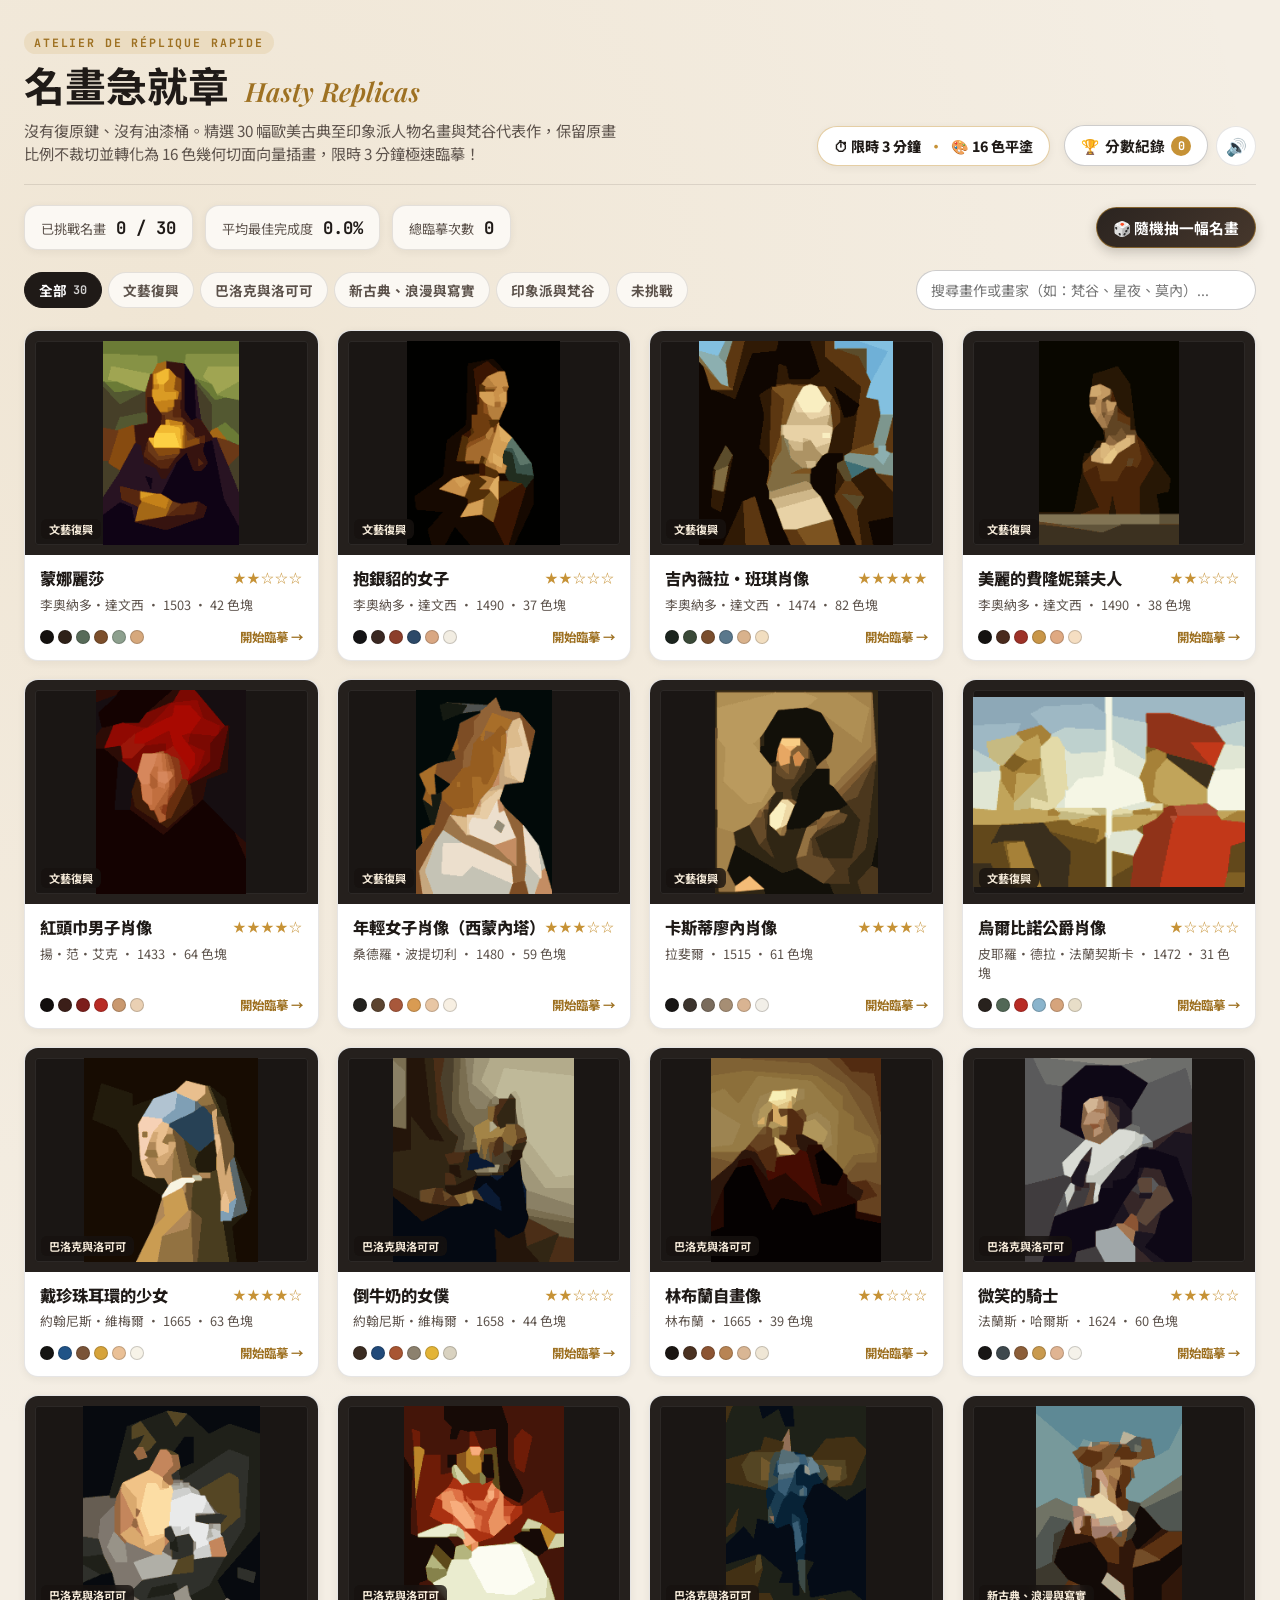
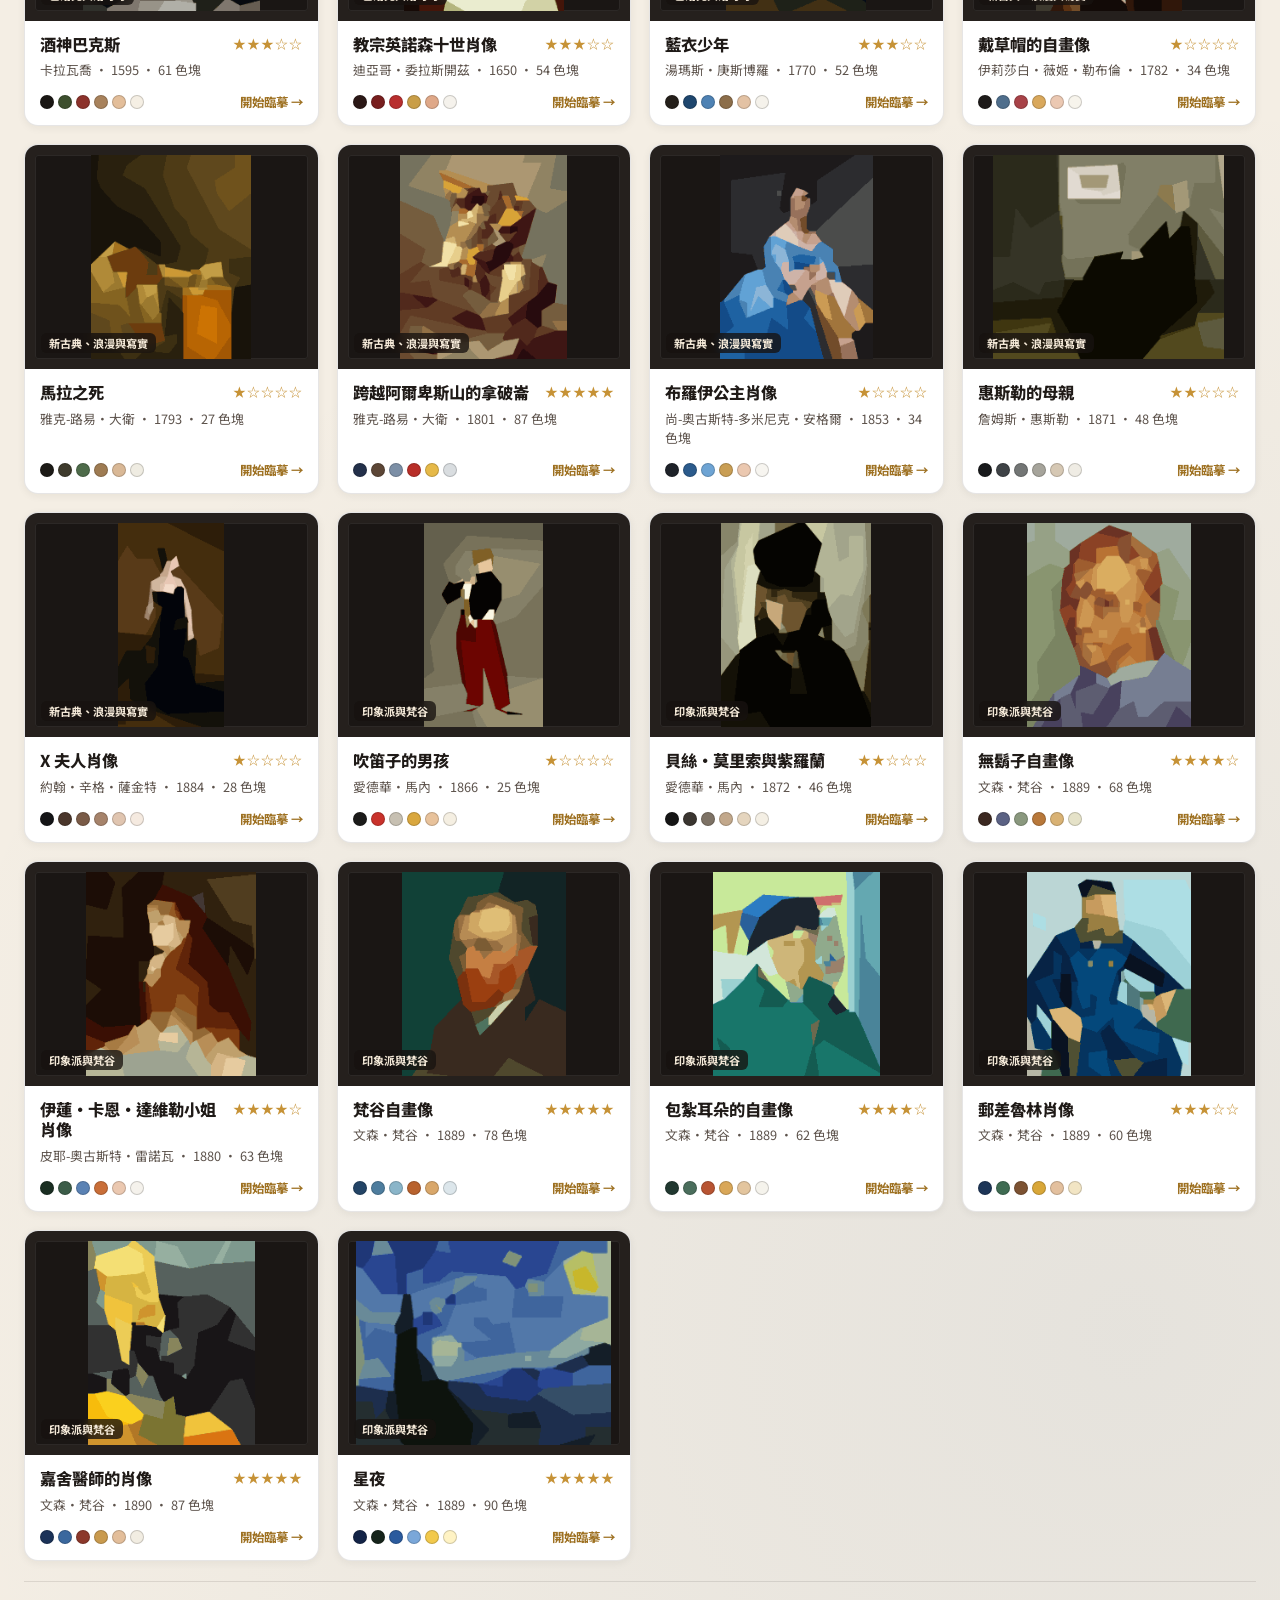
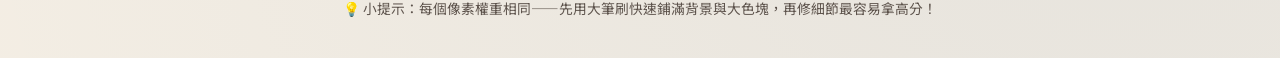
==== index.html @ 2c042e80 "Initial release: 名畫急就章 · Hasty Replicas (30 masterpieces, 16-color geometric vector, standalone EXE " ====
<!DOCTYPE html>
<html lang="zh-Hant">
<head>
  <meta charset="UTF-8" />
  <meta name="viewport" content="width=device-width, initial-scale=1.0, maximum-scale=1.0, user-scalable=no, viewport-fit=cover" />
  <meta name="description" content="名畫急就章 · Hasty Replicas — 精選 30 幅歐美古典至印象派人物名畫與梵谷代表作，16 色幾何切面向量插畫，限時 3 分鐘極速臨摹挑戰！" />
  <meta name="theme-color" content="#1F1A17" />
  <meta property="og:type" content="website" />
  <meta property="og:title" content="名畫急就章 · Hasty Replicas" />
  <meta property="og:description" content="沒有復原鍵、沒有油漆桶。精選 30 幅歐美古典至印象派人物名畫與梵谷代表作，16 色幾何切面向量插畫，限時 3 分鐘極速臨摹！" />
  <meta property="og:image" content="https://knstbp.github.io/Hasty-Replicas/assets/icon-512.png" />
  <meta property="og:url" content="https://knstbp.github.io/Hasty-Replicas/" />
  <meta name="twitter:card" content="summary" />
  <title>名畫急就章 · Hasty Replicas</title>
  <link rel="preconnect" href="https://fonts.googleapis.com">
  <link rel="preconnect" href="https://fonts.gstatic.com" crossorigin>
  <link href="https://fonts.googleapis.com/css2?family=JetBrains+Mono:wght@500;700&family=Noto+Sans+TC:wght@400;500;700;900&family=Playfair+Display:ital,wght@0,600;0,800;1,600&display=swap" rel="stylesheet">
  <link rel="icon" type="image/x-icon" href="assets/app.ico" />
  <link rel="apple-touch-icon" href="assets/icon-192.png" />
  <link rel="manifest" href="manifest.json" />
  <link rel="stylesheet" href="styles.css" />
</head>
<body>
  <div id="app" class="app-shell">
    <!-- ==================== GALLERY / HOME SCREEN ==================== -->
    <section id="screen-gallery" class="screen active" aria-label="名畫畫廊">
      <header class="gallery-header">
        <div class="brand-block">
          <div class="brand-badge">ATELIER DE RÉPLIQUE RAPIDE</div>
          <h1 class="brand-title">名畫急就章 <span class="brand-sub">Hasty Replicas</span></h1>
          <p class="brand-desc">
            沒有復原鍵、沒有油漆桶。精選 30 幅歐美古典至印象派人物名畫與梵谷代表作，保留原畫比例不裁切並轉化為 16 色幾何切面向量插畫，限時 3 分鐘極速臨摹！
          </p>
        </div>

        <div class="header-controls">
          <div class="fixed-mode-badge" aria-label="遊戲規則">
            <span>⏱ 限時 3 分鐘</span>
            <span class="dot-sep">·</span>
            <span>🎨 16 色平塗</span>
          </div>

          <div class="header-actions">
            <button id="btn-open-records" class="btn btn-secondary">
              <span class="btn-icon">🏆</span>
              <span>分數紀錄</span>
              <span id="records-count-badge" class="count-badge">0</span>
            </button>
            <button id="btn-toggle-sound-home" class="btn btn-icon-only" title="切換音效" aria-label="切換音效">
              🔊
            </button>
          </div>
        </div>
      </header>

      <div class="stats-ribbon" id="gallery-stats-ribbon">
        <div class="stat-chip">
          <span class="stat-label">已挑戰名畫</span>
          <strong class="stat-value" id="stat-masterpieces">0 / 30</strong>
        </div>
        <div class="stat-chip">
          <span class="stat-label">平均最佳完成度</span>
          <strong class="stat-value" id="stat-avg-best">0.0%</strong>
        </div>
        <div class="stat-chip">
          <span class="stat-label">總臨摹次數</span>
          <strong class="stat-value" id="stat-total-plays">0</strong>
        </div>
        <button id="btn-random-painting" class="btn btn-primary btn-random">
          🎲 隨機抽一幅名畫
        </button>
      </div>

      <div class="gallery-toolbar">
        <div class="category-tabs" id="category-tabs" role="tablist" aria-label="名畫分類">
          <button class="cat-tab active" data-cat="all">全部 <span class="cat-count" id="cat-count-all">30</span></button>
          <button class="cat-tab" data-cat="renaissance">文藝復興</button>
          <button class="cat-tab" data-cat="baroque">巴洛克與洛可可</button>
          <button class="cat-tab" data-cat="romanticism">新古典、浪漫與寫實</button>
          <button class="cat-tab" data-cat="impressionism">印象派與梵谷</button>
          <button class="cat-tab" data-cat="unplayed">未挑戰</button>
        </div>

        <div class="gallery-search-wrap">
          <input type="search" id="gallery-search" class="gallery-search-input" placeholder="搜尋畫作或畫家（如：梵谷、星夜、莫內）..." aria-label="搜尋名畫" />
        </div>
      </div>

      <main class="gallery-grid" id="gallery-grid" aria-label="名畫列表">
        <!-- Dynamically populated by js/game.js -->
      </main>

      <footer class="gallery-footer">
        <span>💡 小提示：每個像素權重相同——先用大筆刷快速鋪滿背景與大色塊，再修細節最容易拿高分！</span>
      </footer>
    </section>

    <!-- ==================== PLAY / STUDIO SCREEN ==================== -->
    <section id="screen-play" class="screen" aria-label="臨摹畫室">
      <!-- Top HUD -->
      <header class="play-hud">
        <div class="hud-left">
          <button id="btn-back-gallery" class="btn btn-ghost btn-sm" title="返回畫廊">
            ← 畫廊
          </button>
          <div class="hud-title-wrap">
            <div class="hud-title-row">
              <h2 id="play-painting-title" class="hud-title">星夜</h2>
              <span id="play-color-badge" class="diff-badge diff-medium">16 色</span>
            </div>
            <span id="play-painting-artist" class="hud-subtitle">文森·梵谷</span>
          </div>
        </div>

        <div class="hud-center">
          <div class="timer-box" id="timer-box">
            <span class="timer-icon">⏱</span>
            <span id="timer-display" class="timer-value">03:00</span>
          </div>

          <div class="accuracy-box" title="即時像素吻合度">
            <div class="accuracy-header">
              <span class="accuracy-label">完成度</span>
              <span id="live-accuracy-value" class="accuracy-value">0.0%</span>
              <span id="live-rank-badge" class="rank-pill rank-F">F</span>
            </div>
            <div class="accuracy-bar-track">
              <div id="live-accuracy-fill" class="accuracy-bar-fill" style="width: 0%"></div>
            </div>
          </div>
        </div>

        <div class="hud-right">
          <button id="btn-grid-toggle" class="btn btn-ghost btn-sm" title="切換九宮格輔助線 (G)">
            ⊞ <span class="hide-mobile">格線</span>
          </button>
          <button id="btn-peek" class="btn btn-accent-outline btn-sm" title="透視疊加原畫 2.5 秒 (Space)">
            👁 <span class="hide-mobile">透視</span> <span id="peek-count" class="mini-badge">3</span>
          </button>
          <button id="btn-toggle-sound-play" class="btn btn-icon-only btn-sm" title="切換音效">
            🔊
          </button>
          <button id="btn-submit-early" class="btn btn-primary btn-sm">
            交畫 ✓
          </button>
        </div>
      </header>

      <!-- Main Studio Workspace -->
      <main class="studio-workspace" id="studio-workspace">
        <!-- Reference Panel -->
        <div class="canvas-panel reference-panel" id="reference-panel">
          <div class="panel-label-bar">
            <span class="panel-tag">原畫參考 <small class="no-undo-hint">（💧 點擊畫面可吸取顏色）</small></span>
            <div class="panel-label-actions">
              <button id="btn-view-original" class="btn-tiny btn-view-orig" title="查看博物館高清原圖">
                🖼 查看原畫
              </button>
              <button id="btn-toggle-ref-size" class="btn-tiny show-mobile-only" title="縮放參考圖">
                展開 / 縮小
              </button>
            </div>
          </div>
          <div class="easel-frame reference-frame" id="reference-frame" title="點擊原畫任意位置吸取該處顏色">
            <canvas id="ref-canvas" width="480" height="360"></canvas>
            <div class="grid-overlay" id="ref-grid-overlay"></div>
            <div id="eyedrop-pip" class="eyedrop-pip" aria-hidden="true"></div>
          </div>
          <aside class="ref-plaque" id="ref-plaque" aria-label="名畫簡介">
            <div class="ref-plaque-head">
              <strong id="ref-plaque-title" class="ref-plaque-title">星夜</strong>
              <span id="ref-plaque-meta" class="ref-plaque-meta">文森·梵谷 · 1889</span>
            </div>
            <p id="ref-plaque-desc" class="ref-plaque-desc"></p>
          </aside>
        </div>

        <!-- Player Canvas Panel -->
        <div class="canvas-panel player-panel">
          <div class="panel-label-bar">
            <span class="panel-tag player-tag">你的畫布 <small class="no-undo-hint">（無復原鍵 · 直接覆蓋重畫）</small></span>
            <span id="stroke-delta" class="stroke-delta" aria-live="polite"></span>
          </div>
          <div class="easel-frame player-frame" id="player-frame">
            <canvas id="draw-canvas" width="480" height="360"></canvas>
            <canvas id="peek-canvas" width="480" height="360" class="peek-overlay"></canvas>
            <div class="grid-overlay" id="draw-grid-overlay"></div>
            <div id="brush-cursor" class="brush-cursor"></div>

            <!-- Ready Overlay before first stroke or countdown -->
            <div id="ready-overlay" class="ready-overlay">
              <div class="ready-card">
                <div class="ready-eyebrow">準備臨摹</div>
                <h3 id="ready-title">星夜</h3>
                <p id="ready-meta">文森·梵谷 · 16 色向量插畫 · 限時 3 分鐘</p>
                <div class="ready-rules">
                  <span>🚫 無復原鍵</span>
                  <span>🚫 無油漆桶</span>
                  <span>💧 點擊原畫吸色</span>
                  <span>👁 3 次透視機會</span>
                </div>
                <button id="btn-start-round" class="btn btn-primary btn-lg">
                  拿起畫筆開始！
                </button>
              </div>
            </div>
          </div>
        </div>
      </main>

      <!-- Bottom Tool Dock -->
      <footer class="tool-dock" aria-label="調色盤與筆刷工具">
        <div class="dock-section palette-section">
          <span class="dock-label hide-mobile" id="dock-palette-label">調色盤 <small>(1-0)</small></span>
          <div id="palette-container" class="palette-swatches">
            <!-- Dynamically populated -->
          </div>
        </div>

        <div class="dock-divider"></div>

        <div class="dock-section brush-section">
          <span class="dock-label hide-mobile">筆刷大小 <small>(Q/W/E/R)</small></span>
          <div id="brush-sizes" class="brush-size-group">
            <button class="brush-btn" data-size="8" title="極細筆刷 (Q)">
              <span class="brush-dot" style="width: 7px; height: 7px;"></span>
              <span class="brush-label">細</span>
            </button>
            <button class="brush-btn" data-size="18" title="小筆刷 (W)">
              <span class="brush-dot" style="width: 12px; height: 12px;"></span>
              <span class="brush-label">小</span>
            </button>
            <button class="brush-btn active" data-size="36" title="中筆刷 (E)">
              <span class="brush-dot" style="width: 18px; height: 18px;"></span>
              <span class="brush-label">中</span>
            </button>
            <button class="brush-btn" data-size="68" title="大筆刷 (R)">
              <span class="brush-dot" style="width: 24px; height: 24px;"></span>
              <span class="brush-label">大</span>
            </button>
          </div>
        </div>
      </footer>
    </section>

    <!-- ==================== RESULT / COMPARISON SCREEN ==================== -->
    <section id="screen-result" class="screen" aria-label="完成度對比與評分">
      <div class="result-container">
        <header class="result-header">
          <div class="result-title-group">
            <span class="result-eyebrow">畫作鑑定報告</span>
            <h2 id="result-painting-title">星夜</h2>
            <p id="result-critic-quote" class="critic-quote">「令人驚嘆的筆觸，拍賣行差點信以為真！」</p>
          </div>

          <div class="result-score-card">
            <div id="result-rank-stamp" class="rank-stamp rank-S">S</div>
            <div class="result-score-numbers">
              <div class="score-main">
                <span id="result-accuracy">86.4</span><span class="score-percent">%</span>
              </div>
              <div class="score-meta">
                <span id="result-new-best" class="new-best-tag hidden">★ 新紀錄！</span>
                <span id="result-time-used">用時 01:12 / 01:30</span>
              </div>
            </div>
          </div>
        </header>

        <!-- Comparison Mode Tabs -->
        <div class="compare-toolbar">
          <div class="pill-group" id="compare-mode-group">
            <button class="pill-btn active" data-mode="side">並列對比</button>
            <button class="pill-btn" data-mode="slider">拉桿對比</button>
            <button class="pill-btn" data-mode="diff">誤差熱圖</button>
            <button class="pill-btn" data-mode="overlay">原畫疊加</button>
          </div>

          <div id="diff-options" class="diff-options hidden">
            <label class="checkbox-pill">
              <input type="checkbox" id="chk-hide-missed" />
              <span>隱藏失誤像素</span>
            </label>
          </div>
        </div>

        <!-- Comparison Stage -->
        <div class="compare-stage" id="compare-stage">
          <!-- Mode 1: Side by Side -->
          <div class="compare-view active" id="view-side">
            <div class="compare-card">
              <div class="compare-card-label">原作真跡</div>
              <div class="easel-frame">
                <canvas id="res-orig-canvas" width="480" height="360"></canvas>
              </div>
            </div>
            <div class="compare-card">
              <div class="compare-card-label">你的臨摹作品</div>
              <div class="easel-frame">
                <canvas id="res-user-canvas" width="480" height="360"></canvas>
              </div>
            </div>
          </div>

          <!-- Mode 2: Interactive Slider -->
          <div class="compare-view" id="view-slider">
            <div class="slider-wrapper easel-frame" id="compare-slider-wrapper">
              <canvas id="res-slider-user" width="480" height="360"></canvas>
              <div class="slider-clip" id="slider-clip" style="width: 50%;">
                <canvas id="res-slider-orig" width="480" height="360"></canvas>
              </div>
              <div class="slider-handle" id="slider-handle" style="left: 50%;">
                <div class="slider-knob">⇄</div>
              </div>
              <span class="slider-tag tag-left">原作</span>
              <span class="slider-tag tag-right">你的作品</span>
              <input type="range" id="compare-slider-input" class="slider-range-input" min="0" max="100" value="50" aria-label="對比滑桿" />
            </div>
          </div>

          <!-- Mode 3: Diff Heatmap -->
          <div class="compare-view" id="view-diff">
            <div class="single-compare-wrap">
              <div class="easel-frame">
                <canvas id="res-diff-canvas" width="480" height="360"></canvas>
              </div>
              <div class="diff-legend">
                <span><i class="legend-dot dot-ok"></i> 色彩吻合</span>
                <span><i class="legend-dot dot-miss"></i> 失誤 / 漏畫區域</span>
              </div>
            </div>
          </div>

          <!-- Mode 4: Overlay -->
          <div class="compare-view" id="view-overlay">
            <div class="single-compare-wrap">
              <div class="easel-frame overlay-stack">
                <canvas id="res-ov-user" width="480" height="360"></canvas>
                <canvas id="res-ov-orig" width="480" height="360" class="overlay-top-canvas" style="opacity: 0.45;"></canvas>
              </div>
              <div class="overlay-opacity-control">
                <span>你的作品</span>
                <input type="range" id="overlay-opacity-slider" min="0" max="100" value="45" />
                <span>原作真跡</span>
              </div>
            </div>
          </div>
        </div>

        <!-- Per-Color Accuracy Breakdown -->
        <div class="breakdown-panel">
          <h3 class="breakdown-title">各色塊完成度分析</h3>
          <div id="color-breakdown-list" class="color-breakdown-grid">
            <!-- Dynamically populated -->
          </div>
        </div>

        <!-- Result Actions -->
        <footer class="result-actions">
          <button id="btn-retry-painting" class="btn btn-primary btn-lg">
            ↻ 再挑戰一次
          </button>
          <button id="btn-next-painting" class="btn btn-secondary btn-lg">
            下一幅名畫 →
          </button>
          <button id="btn-result-view-original" class="btn btn-secondary">
            🖼 查看原畫
          </button>
          <button id="btn-download-postcard" class="btn btn-accent-outline">
            ⬇ 下載對比明信片
          </button>
          <button id="btn-result-gallery" class="btn btn-ghost">
            回到畫廊
          </button>
        </footer>
      </div>
    </section>

    <!-- ==================== RECORDS MODAL ==================== -->
    <div id="modal-records" class="modal-backdrop hidden" role="dialog" aria-modal="true" aria-labelledby="records-modal-title">
      <div class="modal-card">
        <header class="modal-header">
          <h2 id="records-modal-title">🏆 臨摹分數紀錄</h2>
          <button id="btn-close-records" class="btn btn-icon-only btn-sm" aria-label="關閉">✕</button>
        </header>

        <div class="modal-tabs">
          <button class="modal-tab active" data-tab="best">各名畫最佳紀錄</button>
          <button class="modal-tab" data-tab="history">最近挑戰歷史</button>
        </div>

        <div class="modal-body">
          <div id="records-tab-best" class="records-list active"></div>
          <div id="records-tab-history" class="records-list"></div>
        </div>

        <footer class="modal-footer">
          <button id="btn-clear-records" class="btn btn-danger-ghost btn-sm">清除所有紀錄</button>
          <button id="btn-close-records-bottom" class="btn btn-secondary btn-sm">關閉</button>
        </footer>
      </div>
    </div>

    <!-- ==================== VIEW ORIGINAL MASTERPIECE MODAL ==================== -->
    <div id="modal-original" class="modal-backdrop hidden" role="dialog" aria-modal="true" aria-labelledby="orig-modal-title">
      <div class="modal-card modal-original-card">
        <header class="modal-header">
          <div>
            <h2 id="orig-modal-title">名畫原圖</h2>
            <div id="orig-modal-subtitle" class="orig-modal-subtitle">畫家 · 年份</div>
          </div>
          <button id="btn-close-original" class="btn btn-icon-only btn-sm" aria-label="關閉">✕</button>
        </header>

        <div class="modal-body orig-modal-body">
          <div class="orig-image-frame">
            <img id="orig-modal-img" class="orig-modal-img" alt="名畫原圖" />
          </div>
          <p id="orig-modal-desc" class="orig-modal-desc"></p>
        </div>

        <footer class="modal-footer">
          <span class="orig-modal-note">公有領域名畫典藏原圖（非分色版本）</span>
          <button id="btn-close-original-bottom" class="btn btn-primary btn-sm">回到畫室</button>
        </footer>
      </div>
    </div>
  </div>

  <script src="js/audio.js"></script>
  <script src="js/paintings-assets.js"></script>
  <script src="js/paintings-core.js"></script>
  <script src="js/paintings-part1.js"></script>
  <script src="js/paintings-part2.js"></script>
  <script src="js/paintings-intros.js"></script>
  <script src="js/game.js"></script>
</body>
</html>
---- styles.css ----
/* ==========================================================================
   Sloppy Forgeries Web — Museum Forger's Studio Theme
   Responsive for Desktop, Tablet, and Mobile
   ========================================================================== */

:root {
  --bg-gallery: #f4eee4;
  --bg-surface: #fbf8f3;
  --bg-elevated: #ffffff;
  --bg-frame: #25201d;
  --bg-frame-inner: #3a322c;

  --ink-primary: #1f1a17;
  --ink-secondary: #5c524b;
  --ink-muted: #8a7f76;

  --accent-gold: #c69236;
  --accent-gold-dark: #9e7122;
  --accent-crimson: #c23b3b;
  --accent-emerald: #2a8556;
  --accent-navy: #244b7a;

  --border-soft: rgba(31, 26, 23, 0.11);
  --border-strong: rgba(31, 26, 23, 0.22);

  --shadow-sm: 0 2px 8px rgba(31, 26, 23, 0.06);
  --shadow-md: 0 8px 24px rgba(31, 26, 23, 0.1);
  --shadow-frame: 0 10px 28px rgba(24, 18, 14, 0.22), inset 0 0 0 2px rgba(198, 146, 54, 0.45);

  --radius-sm: 8px;
  --radius-md: 14px;
  --radius-lg: 20px;

  --font-display: 'Playfair Display', 'Noto Sans TC', Georgia, serif;
  --font-sans: 'Noto Sans TC', -apple-system, BlinkMacSystemFont, 'Segoe UI', sans-serif;
  --font-mono: 'JetBrains Mono', ui-monospace, SFMono-Regular, monospace;
}

*, *::before, *::after {
  box-sizing: border-box;
}

html, body {
  margin: 0;
  padding: 0;
  min-height: 100%;
  background: var(--bg-gallery);
  color: var(--ink-primary);
  font-family: var(--font-sans);
  -webkit-font-smoothing: antialiased;
  overscroll-behavior: none;
}

body {
  background-image:
    radial-gradient(circle at 12% 10%, rgba(198, 146, 54, 0.09), transparent 36%),
    radial-gradient(circle at 88% 90%, rgba(36, 75, 122, 0.07), transparent 40%);
}

button, input {
  font-family: inherit;
}

.hidden {
  display: none !important;
}

/* ==================== SCREEN MANAGEMENT ==================== */
.app-shell {
  min-height: 100dvh;
  width: 100%;
}

.screen {
  display: none;
  min-height: 100dvh;
}

.screen.active {
  display: flex;
  flex-direction: column;
}

/* ==================== BUTTONS & PILLS ==================== */
.btn {
  display: inline-flex;
  align-items: center;
  justify-content: center;
  gap: 6px;
  padding: 9px 16px;
  border-radius: 999px;
  border: 1.5px solid transparent;
  font-size: 0.92rem;
  font-weight: 700;
  cursor: pointer;
  transition: transform 0.12s ease, background-color 0.15s ease, box-shadow 0.15s ease, border-color 0.15s ease;
  user-select: none;
  -webkit-tap-highlight-color: transparent;
  white-space: nowrap;
}

.btn:active {
  transform: scale(0.96);
}

.btn-primary {
  background: var(--ink-primary);
  color: #fff;
  box-shadow: 0 4px 12px rgba(31, 26, 23, 0.22);
}

.btn-primary:hover {
  background: #352d28;
}

.btn-secondary {
  background: var(--bg-elevated);
  color: var(--ink-primary);
  border-color: var(--border-strong);
  box-shadow: var(--shadow-sm);
}

.btn-secondary:hover {
  border-color: var(--ink-primary);
  background: #fffdf9;
}

.btn-accent-outline {
  background: rgba(198, 146, 54, 0.12);
  color: var(--accent-gold-dark);
  border-color: rgba(198, 146, 54, 0.5);
}

.btn-accent-outline:hover:not(:disabled) {
  background: rgba(198, 146, 54, 0.22);
}

.btn-accent-outline:disabled {
  opacity: 0.45;
  cursor: not-allowed;
}

.btn-ghost {
  background: transparent;
  color: var(--ink-secondary);
  border-color: var(--border-soft);
}

.btn-ghost:hover {
  background: rgba(31, 26, 23, 0.06);
  color: var(--ink-primary);
}

.btn-ghost.active-toggle {
  background: var(--ink-primary);
  color: #fff;
  border-color: var(--ink-primary);
}

.btn-danger-ghost {
  background: transparent;
  color: var(--accent-crimson);
  border-color: rgba(194, 59, 59, 0.35);
}

.btn-danger-ghost:hover {
  background: rgba(194, 59, 59, 0.1);
}

.btn-icon-only {
  width: 40px;
  height: 40px;
  padding: 0;
  border-radius: 50%;
  background: var(--bg-elevated);
  border: 1.5px solid var(--border-soft);
  font-size: 1.05rem;
}

.btn-icon-only:hover {
  border-color: var(--border-strong);
}

.btn-sm {
  padding: 6px 12px;
  font-size: 0.84rem;
}

.btn-sm.btn-icon-only {
  width: 34px;
  height: 34px;
  padding: 0;
}

.btn-lg {
  padding: 12px 24px;
  font-size: 1rem;
}

.btn-tiny {
  padding: 3px 9px;
  font-size: 0.75rem;
  font-weight: 700;
  border-radius: 999px;
  border: 1px solid var(--border-strong);
  background: var(--bg-elevated);
  color: var(--ink-primary);
  cursor: pointer;
}

.count-badge, .mini-badge {
  display: inline-flex;
  align-items: center;
  justify-content: center;
  min-width: 20px;
  height: 20px;
  padding: 0 6px;
  border-radius: 999px;
  font-size: 0.74rem;
  font-family: var(--font-mono);
  font-weight: 700;
  background: var(--accent-gold);
  color: #fff;
}

.pill-group {
  display: inline-flex;
  background: rgba(31, 26, 23, 0.06);
  padding: 4px;
  border-radius: 999px;
  gap: 3px;
  flex-wrap: wrap;
}

.pill-btn {
  display: inline-flex;
  align-items: center;
  gap: 4px;
  padding: 6px 13px;
  border: none;
  border-radius: 999px;
  background: transparent;
  color: var(--ink-secondary);
  font-size: 0.85rem;
  font-weight: 700;
  cursor: pointer;
  transition: all 0.15s ease;
}

.pill-btn small {
  font-weight: 500;
  opacity: 0.75;
  font-size: 0.74rem;
}

.pill-btn.active {
  background: var(--bg-elevated);
  color: var(--ink-primary);
  box-shadow: 0 2px 6px rgba(31, 26, 23, 0.12);
}

/* ==================== RANK BADGES ==================== */
.rank-pill, .rank-stamp {
  display: inline-flex;
  align-items: center;
  justify-content: center;
  font-family: var(--font-display);
  font-weight: 800;
  border-radius: 8px;
}

.rank-pill {
  min-width: 26px;
  height: 22px;
  padding: 0 6px;
  font-size: 0.8rem;
}

.rank-Splus, .rank-S { background: #c69236; color: #fff; }
.rank-A { background: #2a8556; color: #fff; }
.rank-B { background: #2b6cb0; color: #fff; }
.rank-C { background: #9c6b30; color: #fff; }
.rank-D { background: #b85d3b; color: #fff; }
.rank-F { background: #7a7069; color: #fff; }

/* ==================== GALLERY SCREEN ==================== */
#screen-gallery {
  max-width: 1320px;
  width: 100%;
  margin: 0 auto;
  padding: 28px 24px 40px;
  gap: 20px;
}

.gallery-header {
  display: flex;
  flex-wrap: wrap;
  justify-content: space-between;
  align-items: flex-end;
  gap: 20px;
  padding-bottom: 18px;
  border-bottom: 1.5px solid var(--border-soft);
}

.brand-block {
  max-width: 600px;
}

.brand-badge {
  display: inline-block;
  font-family: var(--font-mono);
  font-size: 0.72rem;
  letter-spacing: 0.16em;
  color: var(--accent-gold-dark);
  background: rgba(198, 146, 54, 0.14);
  padding: 4px 10px;
  border-radius: 999px;
  font-weight: 700;
  margin-bottom: 8px;
}

.brand-title {
  margin: 0;
  font-family: var(--font-display);
  font-size: clamp(1.75rem, 3.2vw, 2.55rem);
  line-height: 1.15;
  color: var(--ink-primary);
}

.brand-sub {
  font-style: italic;
  font-weight: 600;
  color: var(--accent-gold-dark);
  font-size: 0.65em;
  margin-left: 6px;
}

.brand-desc {
  margin: 10px 0 0;
  color: var(--ink-secondary);
  font-size: 0.95rem;
  line-height: 1.55;
}

.header-controls {
  display: flex;
  flex-wrap: wrap;
  align-items: center;
  gap: 14px;
}

.fixed-mode-badge {
  display: inline-flex;
  align-items: center;
  gap: 8px;
  padding: 9px 16px;
  border-radius: 999px;
  background: var(--bg-elevated);
  border: 1.5px solid rgba(198, 146, 54, 0.45);
  color: var(--ink-primary);
  font-size: 0.88rem;
  font-weight: 800;
  box-shadow: var(--shadow-sm);
}

.fixed-mode-badge .dot-sep {
  color: var(--accent-gold);
}

.time-selector {
  display: flex;
  flex-direction: column;
  gap: 6px;
}

.control-label {
  font-size: 0.75rem;
  font-weight: 700;
  color: var(--ink-muted);
  text-transform: uppercase;
  letter-spacing: 0.08em;
}

.header-actions {
  display: flex;
  align-items: center;
  gap: 8px;
  align-self: flex-end;
}

/* Stats Ribbon */
.stats-ribbon {
  display: flex;
  flex-wrap: wrap;
  align-items: center;
  gap: 12px;
}

.stat-chip {
  background: var(--bg-surface);
  border: 1px solid var(--border-soft);
  border-radius: var(--radius-md);
  padding: 10px 16px;
  display: flex;
  align-items: baseline;
  gap: 10px;
  box-shadow: var(--shadow-sm);
}

.stat-label {
  font-size: 0.82rem;
  color: var(--ink-secondary);
}

.stat-value {
  font-family: var(--font-mono);
  font-size: 1.08rem;
  color: var(--ink-primary);
}

.btn-random {
  margin-left: auto;
  background: linear-gradient(135deg, #2b2420, #46372c);
  border-color: rgba(198, 146, 54, 0.55);
}

/* Gallery Toolbar (Categories + Search) */
.gallery-toolbar {
  display: flex;
  flex-wrap: wrap;
  align-items: center;
  justify-content: space-between;
  gap: 12px;
}

.category-tabs {
  display: flex;
  flex-wrap: wrap;
  gap: 6px;
}

.cat-tab {
  display: inline-flex;
  align-items: center;
  gap: 6px;
  padding: 7px 14px;
  border-radius: 999px;
  border: 1.5px solid var(--border-soft);
  background: var(--bg-surface);
  color: var(--ink-secondary);
  font-size: 0.85rem;
  font-weight: 700;
  cursor: pointer;
  transition: all 0.14s ease;
}

.cat-tab:hover {
  border-color: var(--border-strong);
  color: var(--ink-primary);
}

.cat-tab.active {
  background: var(--ink-primary);
  color: #fff;
  border-color: var(--ink-primary);
}

.cat-count {
  font-family: var(--font-mono);
  font-size: 0.74rem;
  opacity: 0.8;
}

.gallery-search-wrap {
  flex: 1 1 240px;
  max-width: 340px;
}

.gallery-search-input {
  width: 100%;
  padding: 9px 14px;
  border-radius: 999px;
  border: 1.5px solid var(--border-strong);
  background: var(--bg-elevated);
  color: var(--ink-primary);
  font-size: 0.88rem;
  outline: none;
  transition: border-color 0.15s ease, box-shadow 0.15s ease;
}

.gallery-search-input:focus {
  border-color: var(--accent-gold);
  box-shadow: 0 0 0 3px rgba(198, 146, 54, 0.18);
}

/* Gallery Grid */
.gallery-grid {
  display: grid;
  grid-template-columns: repeat(auto-fill, minmax(265px, 1fr));
  gap: 18px;
}

.gallery-empty {
  grid-column: 1 / -1;
  text-align: center;
  padding: 48px 16px;
  color: var(--ink-muted);
  font-size: 0.98rem;
}

.painting-card {
  background: var(--bg-elevated);
  border: 1px solid var(--border-soft);
  border-radius: var(--radius-md);
  overflow: hidden;
  display: flex;
  flex-direction: column;
  box-shadow: var(--shadow-sm);
  cursor: pointer;
  transition: transform 0.16s ease, box-shadow 0.16s ease, border-color 0.16s ease;
}

.painting-card:hover {
  transform: translateY(-4px);
  box-shadow: var(--shadow-md);
  border-color: rgba(198, 146, 54, 0.55);
}

.card-preview-wrap {
  position: relative;
  background: var(--bg-frame);
  padding: 10px;
}

.card-preview-canvas {
  display: block;
  width: 100%;
  aspect-ratio: 4 / 3;
  object-fit: contain;
  object-position: center;
  border-radius: 3px;
  background: #1a1614;
  box-shadow: inset 0 0 0 1px rgba(255, 255, 255, 0.08);
}

.card-best-badge {
  position: absolute;
  top: 16px;
  right: 16px;
  display: inline-flex;
  align-items: center;
  gap: 5px;
  padding: 3px 9px;
  border-radius: 999px;
  background: rgba(24, 19, 16, 0.86);
  color: #fff;
  font-family: var(--font-mono);
  font-size: 0.76rem;
  font-weight: 700;
  backdrop-filter: blur(4px);
  border: 1px solid rgba(198, 146, 54, 0.55);
}

.card-category-pill {
  position: absolute;
  bottom: 16px;
  left: 16px;
  padding: 2px 8px;
  border-radius: 6px;
  background: rgba(24, 19, 16, 0.78);
  color: #f3e8d7;
  font-size: 0.7rem;
  font-weight: 700;
  backdrop-filter: blur(4px);
}

.card-body {
  padding: 13px 15px 14px;
  display: flex;
  flex-direction: column;
  gap: 6px;
  flex: 1;
}

.card-title-row {
  display: flex;
  justify-content: space-between;
  align-items: flex-start;
  gap: 8px;
}

.card-title {
  margin: 0;
  font-size: 1.02rem;
  font-weight: 800;
  color: var(--ink-primary);
  line-height: 1.25;
}

.card-stars {
  color: var(--accent-gold);
  font-size: 0.8rem;
  letter-spacing: 1px;
  flex-shrink: 0;
}

.card-subtitle {
  margin: 0;
  font-size: 0.8rem;
  color: var(--ink-secondary);
}

.card-footer-row {
  margin-top: auto;
  padding-top: 8px;
  display: flex;
  justify-content: space-between;
  align-items: center;
  gap: 8px;
}

.card-palette-dots {
  display: flex;
  gap: 4px;
}

.card-palette-dot {
  width: 14px;
  height: 14px;
  border-radius: 50%;
  border: 1px solid rgba(0, 0, 0, 0.18);
}

.card-play-cta {
  font-size: 0.78rem;
  font-weight: 700;
  color: var(--accent-gold-dark);
}

.gallery-footer {
  margin-top: auto;
  padding-top: 16px;
  border-top: 1px solid var(--border-soft);
  text-align: center;
  font-size: 0.86rem;
  color: var(--ink-secondary);
}

/* ==================== PLAY / STUDIO SCREEN ==================== */
#screen-play {
  height: 100dvh;
  overflow: hidden;
  background: var(--bg-gallery);
}

.play-hud {
  display: flex;
  align-items: center;
  justify-content: space-between;
  gap: 12px;
  padding: 10px 18px;
  background: var(--bg-elevated);
  border-bottom: 1.5px solid var(--border-soft);
  box-shadow: var(--shadow-sm);
  flex-shrink: 0;
  z-index: 20;
}

.hud-left, .hud-center, .hud-right {
  display: flex;
  align-items: center;
  gap: 10px;
}

.hud-title-wrap {
  display: flex;
  flex-direction: column;
  min-width: 0;
}

.hud-title-row {
  display: flex;
  align-items: center;
  gap: 6px;
}

.diff-badge {
  display: inline-flex;
  align-items: center;
  padding: 2px 7px;
  border-radius: 999px;
  font-size: 0.68rem;
  font-weight: 800;
  white-space: nowrap;
  flex-shrink: 0;
}

.diff-easy {
  background: rgba(42, 133, 86, 0.14);
  color: #1f6b44;
  border: 1px solid rgba(42, 133, 86, 0.35);
}

.diff-medium {
  background: rgba(198, 146, 54, 0.16);
  color: var(--accent-gold-dark);
  border: 1px solid rgba(198, 146, 54, 0.45);
}

.diff-hard {
  background: rgba(194, 59, 59, 0.14);
  color: var(--accent-crimson);
  border: 1px solid rgba(194, 59, 59, 0.38);
}

.hud-title {
  margin: 0;
  font-size: 1rem;
  font-weight: 800;
  line-height: 1.15;
  white-space: nowrap;
  overflow: hidden;
  text-overflow: ellipsis;
  max-width: 190px;
}

.hud-subtitle {
  font-size: 0.75rem;
  color: var(--ink-muted);
  white-space: nowrap;
  overflow: hidden;
  text-overflow: ellipsis;
  max-width: 190px;
}

.timer-box {
  display: flex;
  align-items: center;
  gap: 6px;
  padding: 6px 14px;
  border-radius: 999px;
  background: #241f1c;
  color: #fff;
  font-family: var(--font-mono);
  font-size: 1.08rem;
  font-weight: 700;
  min-width: 102px;
  justify-content: center;
  transition: background-color 0.2s ease, transform 0.15s ease;
}

.timer-box.warning {
  background: var(--accent-crimson);
  animation: timerPulse 0.8s ease-in-out infinite;
}

@keyframes timerPulse {
  0%, 100% { transform: scale(1); }
  50% { transform: scale(1.05); }
}

.accuracy-box {
  display: flex;
  flex-direction: column;
  gap: 4px;
  min-width: 155px;
}

.accuracy-header {
  display: flex;
  align-items: center;
  gap: 6px;
  font-size: 0.8rem;
}

.accuracy-label {
  color: var(--ink-secondary);
  font-weight: 700;
}

.accuracy-value {
  font-family: var(--font-mono);
  font-weight: 700;
  color: var(--ink-primary);
  margin-left: auto;
}

.accuracy-bar-track {
  height: 7px;
  width: 100%;
  background: rgba(31, 26, 23, 0.1);
  border-radius: 999px;
  overflow: hidden;
}

.accuracy-bar-fill {
  height: 100%;
  background: linear-gradient(90deg, var(--accent-crimson), var(--accent-gold), var(--accent-emerald));
  border-radius: 999px;
  transition: width 0.2s ease;
}

/* Studio Workspace — Both canvases strictly top-aligned */
.studio-workspace {
  flex: 1;
  min-height: 0;
  overflow-y: auto;
  display: grid;
  grid-template-columns: 1fr 1fr;
  gap: 18px;
  padding: 14px 20px;
  max-width: 1380px;
  width: 100%;
  margin: 0 auto;
  align-items: start;
  align-content: center;
}

.canvas-panel {
  display: flex;
  flex-direction: column;
  gap: 6px;
  min-height: 0;
  height: auto;
  justify-content: flex-start;
}

.panel-label-bar {
  display: flex;
  align-items: center;
  justify-content: space-between;
  gap: 8px;
  padding: 0 4px;
  min-height: 28px;
}

.panel-label-actions {
  display: flex;
  align-items: center;
  gap: 6px;
}

.btn-view-orig {
  background: rgba(198, 146, 54, 0.14);
  color: var(--accent-gold-dark);
  border-color: rgba(198, 146, 54, 0.55);
}

.btn-view-orig:hover {
  background: rgba(198, 146, 54, 0.26);
}

.panel-tag {
  font-size: 0.82rem;
  font-weight: 700;
  color: var(--ink-secondary);
}

.no-undo-hint {
  font-weight: 500;
  color: var(--ink-muted);
}

.stroke-delta {
  font-family: var(--font-mono);
  font-size: 0.8rem;
  font-weight: 700;
  min-height: 18px;
  transition: opacity 0.25s ease;
}

.stroke-delta.up { color: var(--accent-emerald); }
.stroke-delta.down { color: var(--accent-crimson); }

.easel-frame {
  position: relative;
  width: 100%;
  max-width: min(100%, var(--max-frame-w, 520px));
  aspect-ratio: var(--painting-aspect, 4 / 3);
  background: var(--bg-frame);
  padding: 10px;
  border-radius: var(--radius-md);
  box-shadow: var(--shadow-frame);
  margin: 0 auto;
}

@media (min-width: 768px) {
  .studio-workspace .easel-frame {
    max-width: min(100%, var(--max-frame-w, 520px));
  }
}

/* Museum Plaque under Reference Painting */
.ref-plaque {
  background: var(--bg-surface);
  border: 1px solid var(--border-soft);
  border-left: 3.5px solid var(--accent-gold);
  border-radius: 10px;
  padding: 9px 13px;
  box-shadow: var(--shadow-sm);
  margin-top: 4px;
  flex-shrink: 0;
}

.ref-plaque-head {
  display: flex;
  align-items: baseline;
  justify-content: space-between;
  gap: 8px;
  flex-wrap: wrap;
  margin-bottom: 3px;
}

.ref-plaque-title {
  font-family: var(--font-display);
  font-size: 0.9rem;
  font-weight: 800;
  color: var(--ink-primary);
}

.ref-plaque-meta {
  font-size: 0.74rem;
  font-weight: 600;
  color: var(--accent-gold-dark);
}

.ref-plaque-desc {
  margin: 0;
  font-size: 0.8rem;
  line-height: 1.48;
  color: var(--ink-secondary);
}

.easel-frame canvas {
  display: block;
  width: 100%;
  height: 100%;
  border-radius: 4px;
  background: #ffffff;
}

#draw-canvas {
  touch-action: none;
  cursor: crosshair;
}

#ref-canvas {
  cursor: crosshair;
}

.eyedrop-pip {
  position: absolute;
  width: 34px;
  height: 34px;
  border-radius: 50%;
  border: 3px solid #ffffff;
  box-shadow: 0 3px 12px rgba(0, 0, 0, 0.45), 0 0 0 1.5px rgba(31, 26, 23, 0.65);
  transform: translate(-50%, -115%) scale(0.5);
  opacity: 0;
  pointer-events: none;
  z-index: 15;
  display: flex;
  align-items: center;
  justify-content: center;
  font-family: var(--font-mono);
  font-size: 0.68rem;
  font-weight: 800;
  color: #ffffff;
  text-shadow: 0 1px 3px rgba(0, 0, 0, 0.85);
  transition: transform 0.16s cubic-bezier(0.2, 0.9, 0.3, 1.2), opacity 0.18s ease;
}

.eyedrop-pip.visible {
  transform: translate(-50%, -115%) scale(1);
  opacity: 1;
}

.peek-overlay {
  position: absolute;
  inset: 10px;
  width: calc(100% - 20px) !important;
  height: calc(100% - 20px) !important;
  pointer-events: none;
  opacity: 0;
  transition: opacity 0.25s ease;
  background: transparent !important;
}

.peek-overlay.visible {
  opacity: 0.5;
}

.grid-overlay {
  position: absolute;
  inset: 10px;
  pointer-events: none;
  opacity: 0;
  transition: opacity 0.2s ease;
  background-image:
    linear-gradient(to right, rgba(255, 255, 255, 0.55) 1px, transparent 1px),
    linear-gradient(to bottom, rgba(255, 255, 255, 0.55) 1px, transparent 1px);
  background-size: 33.333% 33.333%;
  box-shadow: inset 0 0 0 1px rgba(0, 0, 0, 0.2);
}

.grid-overlay.visible {
  opacity: 1;
}

.brush-cursor {
  position: absolute;
  pointer-events: none;
  border-radius: 50%;
  border: 2px solid rgba(255, 255, 255, 0.92);
  box-shadow: 0 0 0 1.5px rgba(0, 0, 0, 0.65);
  transform: translate(-50%, -50%);
  display: none;
  z-index: 10;
}

/* Ready Overlay */
.ready-overlay {
  position: absolute;
  inset: 10px;
  border-radius: 4px;
  background: rgba(25, 20, 17, 0.72);
  backdrop-filter: blur(5px);
  display: flex;
  align-items: center;
  justify-content: center;
  padding: 12px;
  z-index: 15;
}

.ready-card {
  background: var(--bg-elevated);
  border-radius: var(--radius-md);
  padding: 18px 20px;
  text-align: center;
  width: max-content;
  max-width: min(360px, 88vw);
  min-width: min(260px, 82vw);
  box-shadow: var(--shadow-md);
}

.ready-eyebrow {
  font-size: 0.74rem;
  font-weight: 700;
  letter-spacing: 0.12em;
  color: var(--accent-gold-dark);
  text-transform: uppercase;
}

.ready-card h3 {
  margin: 6px 0 4px;
  font-family: var(--font-display);
  font-size: 1.4rem;
}

.ready-card p {
  margin: 0 0 10px;
  font-size: 0.85rem;
  color: var(--ink-secondary);
}

.ready-diff-switch {
  margin-bottom: 12px;
  justify-content: center;
  flex-wrap: nowrap;
}

.ready-diff-switch .pill-btn {
  padding: 5px 9px;
  font-size: 0.76rem;
}

.ready-rules {
  display: flex;
  flex-wrap: wrap;
  justify-content: center;
  gap: 6px;
  margin-bottom: 16px;
}

.ready-rules span {
  font-size: 0.76rem;
  font-weight: 700;
  padding: 4px 10px;
  border-radius: 999px;
  background: var(--bg-gallery);
  color: var(--ink-primary);
}

/* Bottom Tool Dock */
.tool-dock {
  flex-shrink: 0;
  background: var(--bg-elevated);
  border-top: 1.5px solid var(--border-soft);
  padding: 10px 18px calc(10px + env(safe-area-inset-bottom));
  display: flex;
  align-items: center;
  justify-content: center;
  gap: 22px;
  box-shadow: 0 -4px 16px rgba(31, 26, 23, 0.06);
  z-index: 20;
}

.dock-section {
  display: flex;
  align-items: center;
  gap: 12px;
}

.dock-label {
  font-size: 0.78rem;
  font-weight: 700;
  color: var(--ink-muted);
  white-space: nowrap;
}

.dock-divider {
  width: 1.5px;
  height: 34px;
  background: var(--border-soft);
}

.palette-swatches {
  display: flex;
  align-items: center;
  justify-content: center;
  flex-wrap: wrap;
  gap: 10px;
}

.palette-swatches.swatches-10 {
  gap: 8px;
}

.palette-swatches.swatches-10 .swatch-btn {
  width: 38px;
  height: 38px;
}

.palette-swatches.swatches-16 {
  display: grid;
  grid-template-columns: repeat(8, auto);
  gap: 6px 8px;
}

.palette-swatches.swatches-16 .swatch-btn {
  width: 32px;
  height: 32px;
  border-width: 2.5px;
}

.palette-swatches.swatches-16 .swatch-key {
  width: 15px;
  height: 15px;
  font-size: 0.58rem;
  bottom: -3px;
  right: -3px;
}

.swatch-btn {
  position: relative;
  width: 44px;
  height: 44px;
  border-radius: 50%;
  border: 3px solid #fff;
  box-shadow: 0 2px 8px rgba(0, 0, 0, 0.22), inset 0 0 0 1px rgba(0, 0, 0, 0.14);
  cursor: pointer;
  transition: transform 0.12s ease, box-shadow 0.12s ease;
  padding: 0;
  -webkit-tap-highlight-color: transparent;
}

.swatch-btn:hover {
  transform: scale(1.08);
}

.swatch-btn.active {
  transform: scale(1.14);
  box-shadow: 0 0 0 3px var(--ink-primary), 0 6px 14px rgba(0, 0, 0, 0.28);
}

.swatch-key {
  position: absolute;
  bottom: -4px;
  right: -4px;
  width: 18px;
  height: 18px;
  border-radius: 50%;
  background: var(--ink-primary);
  color: #fff;
  font-family: var(--font-mono);
  font-size: 0.66rem;
  font-weight: 700;
  display: flex;
  align-items: center;
  justify-content: center;
  border: 1.5px solid #fff;
}

.brush-size-group {
  display: flex;
  align-items: center;
  gap: 8px;
}

.brush-btn {
  display: inline-flex;
  align-items: center;
  justify-content: center;
  gap: 6px;
  height: 42px;
  padding: 0 12px;
  border-radius: 12px;
  border: 1.5px solid var(--border-soft);
  background: var(--bg-surface);
  color: var(--ink-primary);
  cursor: pointer;
  transition: all 0.12s ease;
  -webkit-tap-highlight-color: transparent;
}

.brush-btn:hover {
  border-color: var(--border-strong);
}

.brush-btn.active {
  background: var(--ink-primary);
  color: #fff;
  border-color: var(--ink-primary);
}

.brush-dot {
  display: inline-block;
  border-radius: 50%;
  background: currentColor;
}

.brush-label {
  font-size: 0.8rem;
  font-weight: 700;
}

.show-mobile-only {
  display: none;
}

/* ==================== RESULT / COMPARISON SCREEN ==================== */
#screen-result {
  padding: 24px 20px 44px;
  align-items: center;
}

.result-container {
  max-width: 1080px;
  width: 100%;
  display: flex;
  flex-direction: column;
  gap: 20px;
}

.result-header {
  display: flex;
  flex-wrap: wrap;
  justify-content: space-between;
  align-items: center;
  gap: 18px;
  background: var(--bg-elevated);
  border: 1px solid var(--border-soft);
  border-radius: var(--radius-lg);
  padding: 20px 24px;
  box-shadow: var(--shadow-sm);
}

.result-eyebrow {
  font-size: 0.76rem;
  font-weight: 700;
  letter-spacing: 0.14em;
  color: var(--accent-gold-dark);
}

.result-title-group h2 {
  margin: 4px 0 6px;
  font-family: var(--font-display);
  font-size: clamp(1.4rem, 2.5vw, 2rem);
}

.critic-quote {
  margin: 0;
  color: var(--ink-secondary);
  font-size: 0.94rem;
  font-style: italic;
}

.result-score-card {
  display: flex;
  align-items: center;
  gap: 16px;
  background: var(--bg-surface);
  padding: 12px 18px;
  border-radius: var(--radius-md);
  border: 1.5px solid var(--border-soft);
}

.rank-stamp {
  width: 62px;
  height: 62px;
  font-size: 1.85rem;
  border-radius: 14px;
  box-shadow: 0 6px 14px rgba(0, 0, 0, 0.15);
}

.score-main {
  font-family: var(--font-mono);
  font-size: 2.15rem;
  font-weight: 700;
  line-height: 1;
}

.score-percent {
  font-size: 1.15rem;
  margin-left: 2px;
  color: var(--ink-secondary);
}

.score-meta {
  margin-top: 6px;
  display: flex;
  align-items: center;
  gap: 8px;
  font-size: 0.8rem;
  color: var(--ink-secondary);
}

.new-best-tag {
  background: var(--accent-gold);
  color: #fff;
  font-weight: 700;
  padding: 2px 8px;
  border-radius: 999px;
  font-size: 0.74rem;
}

/* Comparison Toolbar */
.compare-toolbar {
  display: flex;
  flex-wrap: wrap;
  align-items: center;
  justify-content: space-between;
  gap: 12px;
}

.checkbox-pill {
  display: inline-flex;
  align-items: center;
  gap: 7px;
  padding: 6px 13px;
  border-radius: 999px;
  background: var(--bg-elevated);
  border: 1px solid var(--border-strong);
  font-size: 0.84rem;
  font-weight: 700;
  cursor: pointer;
}

/* Comparison Stage */
.compare-view {
  display: none;
}

.compare-view.active {
  display: grid;
}

#view-side.active {
  grid-template-columns: 1fr 1fr;
  gap: 18px;
}

.compare-card {
  display: flex;
  flex-direction: column;
  gap: 8px;
}

.compare-card-label {
  font-size: 0.85rem;
  font-weight: 700;
  color: var(--ink-secondary);
  text-align: center;
}

.single-compare-wrap {
  max-width: 640px;
  width: 100%;
  margin: 0 auto;
  display: flex;
  flex-direction: column;
  gap: 12px;
}

/* Slider Comparison */
#view-slider.active {
  display: flex;
  justify-content: center;
}

.slider-wrapper {
  max-width: 660px;
  overflow: hidden;
  user-select: none;
}

.slider-clip {
  position: absolute;
  top: 10px;
  left: 10px;
  bottom: 10px;
  overflow: hidden;
  pointer-events: none;
}

.slider-clip canvas {
  position: absolute;
  top: 0;
  left: 0;
  width: var(--slider-full-w, 100%);
  height: 100%;
}

.slider-handle {
  position: absolute;
  top: 10px;
  bottom: 10px;
  width: 3px;
  background: #fff;
  box-shadow: 0 0 8px rgba(0, 0, 0, 0.6);
  transform: translateX(-50%);
  pointer-events: none;
  z-index: 5;
}

.slider-knob {
  position: absolute;
  top: 50%;
  left: 50%;
  transform: translate(-50%, -50%);
  width: 36px;
  height: 36px;
  border-radius: 50%;
  background: #fff;
  color: var(--ink-primary);
  display: flex;
  align-items: center;
  justify-content: center;
  font-weight: 800;
  box-shadow: 0 2px 10px rgba(0, 0, 0, 0.35);
}

.slider-tag {
  position: absolute;
  top: 18px;
  padding: 3px 10px;
  border-radius: 999px;
  background: rgba(20, 16, 14, 0.72);
  color: #fff;
  font-size: 0.76rem;
  font-weight: 700;
  pointer-events: none;
  z-index: 4;
}

.slider-tag.tag-left { left: 18px; }
.slider-tag.tag-right { right: 18px; }

.slider-range-input {
  position: absolute;
  inset: 0;
  width: 100%;
  height: 100%;
  opacity: 0;
  cursor: ew-resize;
  z-index: 10;
  margin: 0;
}

.diff-legend {
  display: flex;
  justify-content: center;
  gap: 20px;
  font-size: 0.84rem;
  color: var(--ink-secondary);
}

.legend-dot {
  display: inline-block;
  width: 11px;
  height: 11px;
  border-radius: 50%;
  margin-right: 5px;
  vertical-align: middle;
}

.dot-ok { background: var(--accent-emerald); }
.dot-miss { background: #ff2d78; }

.overlay-stack {
  position: relative;
}

.overlay-top-canvas {
  position: absolute;
  inset: 10px;
  width: calc(100% - 20px) !important;
  height: calc(100% - 20px) !important;
  pointer-events: none;
}

.overlay-opacity-control {
  display: flex;
  align-items: center;
  gap: 12px;
  font-size: 0.84rem;
  font-weight: 700;
  color: var(--ink-secondary);
}

.overlay-opacity-control input {
  flex: 1;
  accent-color: var(--accent-gold);
}

/* Breakdown Panel */
.breakdown-panel {
  background: var(--bg-elevated);
  border: 1px solid var(--border-soft);
  border-radius: var(--radius-md);
  padding: 16px 20px;
}

.breakdown-title {
  margin: 0 0 12px;
  font-size: 0.92rem;
  color: var(--ink-secondary);
}

.color-breakdown-grid {
  display: grid;
  grid-template-columns: repeat(auto-fill, minmax(155px, 1fr));
  gap: 10px;
}

.color-stat-item {
  display: flex;
  align-items: center;
  gap: 10px;
  padding: 8px 10px;
  border-radius: 10px;
  background: var(--bg-surface);
  border: 1px solid var(--border-soft);
}

.color-stat-swatch {
  width: 24px;
  height: 24px;
  border-radius: 50%;
  border: 1.5px solid rgba(0, 0, 0, 0.2);
  flex-shrink: 0;
}

.color-stat-info {
  flex: 1;
  min-width: 0;
}

.color-stat-top {
  display: flex;
  justify-content: space-between;
  font-size: 0.78rem;
  font-weight: 700;
  margin-bottom: 4px;
}

.color-stat-bar {
  height: 5px;
  background: rgba(31, 26, 23, 0.1);
  border-radius: 999px;
  overflow: hidden;
}

.color-stat-bar > div {
  height: 100%;
  background: var(--accent-gold);
  border-radius: 999px;
}

.result-actions {
  display: flex;
  flex-wrap: wrap;
  justify-content: center;
  gap: 12px;
}

/* ==================== MODAL ==================== */
.modal-backdrop {
  position: fixed;
  inset: 0;
  background: rgba(20, 16, 14, 0.58);
  backdrop-filter: blur(4px);
  display: flex;
  align-items: center;
  justify-content: center;
  padding: 16px;
  z-index: 100;
}

.modal-card {
  background: var(--bg-elevated);
  border-radius: var(--radius-lg);
  max-width: 680px;
  width: 100%;
  max-height: 86dvh;
  display: flex;
  flex-direction: column;
  box-shadow: 0 20px 50px rgba(0, 0, 0, 0.3);
  overflow: hidden;
}

.modal-header {
  display: flex;
  align-items: center;
  justify-content: space-between;
  padding: 16px 20px;
  border-bottom: 1px solid var(--border-soft);
}

.modal-header h2 {
  margin: 0;
  font-size: 1.15rem;
}

.modal-tabs {
  display: flex;
  border-bottom: 1px solid var(--border-soft);
  background: var(--bg-surface);
}

.modal-tab {
  flex: 1;
  padding: 11px;
  border: none;
  background: transparent;
  font-weight: 700;
  color: var(--ink-secondary);
  cursor: pointer;
  border-bottom: 2.5px solid transparent;
}

.modal-tab.active {
  color: var(--ink-primary);
  border-bottom-color: var(--accent-gold);
  background: var(--bg-elevated);
}

.modal-body {
  flex: 1;
  overflow-y: auto;
  padding: 14px 18px;
}

.records-list {
  display: none;
  flex-direction: column;
  gap: 10px;
}

.records-list.active {
  display: flex;
}

.record-row {
  display: flex;
  align-items: center;
  gap: 12px;
  padding: 10px 12px;
  border-radius: 12px;
  background: var(--bg-surface);
  border: 1px solid var(--border-soft);
}

.record-thumb {
  width: 68px;
  height: 51px;
  border-radius: 6px;
  object-fit: cover;
  border: 2px solid var(--bg-frame);
  background: #fff;
  flex-shrink: 0;
}

.record-info {
  flex: 1;
  min-width: 0;
}

.record-title {
  font-weight: 800;
  font-size: 0.94rem;
  white-space: nowrap;
  overflow: hidden;
  text-overflow: ellipsis;
}

.record-meta {
  font-size: 0.78rem;
  color: var(--ink-muted);
  margin-top: 2px;
}

.record-score {
  text-align: right;
  display: flex;
  align-items: center;
  gap: 8px;
  font-family: var(--font-mono);
  font-weight: 700;
  font-size: 1rem;
}

.empty-records {
  text-align: center;
  padding: 36px 16px;
  color: var(--ink-muted);
  font-size: 0.92rem;
}

.modal-footer {
  display: flex;
  justify-content: space-between;
  align-items: center;
  padding: 12px 20px;
  border-top: 1px solid var(--border-soft);
  background: var(--bg-surface);
}

/* Original Masterpiece Lightbox Modal */
.modal-original-card {
  max-width: 780px;
}

.orig-modal-subtitle {
  font-size: 0.82rem;
  color: var(--ink-muted);
  margin-top: 2px;
}

.orig-modal-body {
  display: flex;
  flex-direction: column;
  align-items: center;
  gap: 14px;
  padding: 18px 20px;
}

.orig-image-frame {
  background: var(--bg-frame);
  padding: 10px;
  border-radius: var(--radius-md);
  box-shadow: var(--shadow-frame);
  max-width: 100%;
  display: flex;
  align-items: center;
  justify-content: center;
}

.orig-modal-img {
  display: block;
  max-width: 100%;
  max-height: 54dvh;
  width: auto;
  height: auto;
  border-radius: 3px;
  object-fit: contain;
}

.orig-modal-desc {
  margin: 0;
  font-size: 0.9rem;
  line-height: 1.6;
  color: var(--ink-secondary);
  background: var(--bg-surface);
  border-left: 3.5px solid var(--accent-gold);
  padding: 10px 14px;
  border-radius: 8px;
  width: 100%;
}

.orig-modal-note {
  font-size: 0.78rem;
  color: var(--ink-muted);
}

/* ==================== RESPONSIVE: TABLET (<= 1023px) ==================== */
@media (max-width: 1023px) {
  .studio-workspace {
    gap: 12px;
    padding: 10px 14px;
  }

  .hud-title-wrap {
    max-width: 130px;
  }

  .accuracy-box {
    min-width: 120px;
  }

  .tool-dock {
    gap: 14px;
    padding: 8px 12px calc(8px + env(safe-area-inset-bottom));
  }

  .swatch-btn {
    width: 40px;
    height: 40px;
  }
}

/* Portrait Tablet / Large Mobile */
@media (max-width: 900px) and (orientation: portrait) {
  .studio-workspace {
    grid-template-columns: 1fr;
    grid-template-rows: auto 1fr;
    align-items: stretch;
    gap: 10px;
  }

  .reference-panel {
    height: auto;
  }

  .reference-frame {
    max-width: 340px;
  }

  .player-frame {
    max-width: 620px;
  }
}

/* ==================== RESPONSIVE: MOBILE (<= 767px) ==================== */
@media (max-width: 767px) {
  #screen-gallery {
    padding: 16px 14px 32px;
    gap: 14px;
  }

  .gallery-header {
    gap: 12px;
  }

  .brand-desc {
    font-size: 0.86rem;
  }

  .btn-random {
    width: 100%;
    margin-left: 0;
  }

  .gallery-search-wrap {
    max-width: none;
    width: 100%;
  }

  .gallery-grid {
    grid-template-columns: repeat(2, 1fr);
    gap: 10px;
  }

  .card-preview-wrap {
    padding: 6px;
  }

  .card-body {
    padding: 9px 10px 10px;
  }

  .card-title {
    font-size: 0.88rem;
  }

  .card-subtitle {
    font-size: 0.72rem;
  }

  .card-best-badge {
    top: 10px;
    right: 10px;
    font-size: 0.68rem;
    padding: 2px 6px;
  }

  .card-category-pill {
    display: none;
  }

  /* Studio Mobile Layout */
  .play-hud {
    padding: 7px 10px;
    gap: 6px;
    flex-wrap: wrap;
  }

  .hud-title-wrap {
    display: none;
  }

  .hide-mobile {
    display: none !important;
  }

  .show-mobile-only {
    display: inline-flex;
  }

  .timer-box {
    padding: 4px 10px;
    font-size: 0.92rem;
    min-width: 78px;
  }

  .accuracy-box {
    min-width: 96px;
  }

  .studio-workspace {
    grid-template-columns: 1fr;
    grid-template-rows: auto 1fr;
    padding: 6px 10px;
    gap: 6px;
    align-items: center;
  }

  .reference-panel {
    height: auto;
  }

  .reference-frame {
    max-width: min(175px, var(--mobile-ref-w, 160px));
    padding: 5px;
    transition: max-width 0.2s ease;
  }

  .reference-panel.expanded .reference-frame {
    max-width: min(300px, var(--mobile-ref-exp-w, 260px));
  }

  .ref-plaque {
    padding: 6px 10px;
    margin-top: 2px;
    cursor: pointer;
  }

  .ref-plaque-head {
    margin-bottom: 2px;
  }

  .ref-plaque-title {
    font-size: 0.78rem;
  }

  .ref-plaque-meta {
    font-size: 0.68rem;
  }

  .ref-plaque-desc {
    font-size: 0.72rem;
    line-height: 1.38;
    display: -webkit-box;
    -webkit-line-clamp: 2;
    -webkit-box-orient: vertical;
    overflow: hidden;
  }

  .ref-plaque.expanded .ref-plaque-desc {
    display: block;
    -webkit-line-clamp: unset;
  }

  .player-frame {
    padding: 6px;
    max-width: min(100%, var(--mobile-player-w, 340px));
  }

  .peek-overlay, .grid-overlay, .ready-overlay {
    inset: 6px;
  }

  .ready-overlay {
    padding: 8px;
  }

  .ready-card {
    padding: 12px 14px;
    max-width: 280px;
  }

  .ready-card h3 {
    margin: 3px 0 2px;
    font-size: 1.12rem;
  }

  .ready-card p {
    margin: 0 0 6px;
    font-size: 0.74rem;
  }

  .ready-diff-switch {
    margin-bottom: 8px;
  }

  .ready-diff-switch .pill-btn {
    padding: 4px 7px;
    font-size: 0.7rem;
  }

  .ready-diff-switch .pill-btn small {
    display: none;
  }

  .ready-rules {
    gap: 4px;
    margin-bottom: 8px;
  }

  .ready-rules span {
    font-size: 0.68rem;
    padding: 2px 7px;
  }

  .ready-card .btn-lg {
    padding: 7px 16px;
    font-size: 0.84rem;
  }

  .peek-overlay {
    width: calc(100% - 12px) !important;
    height: calc(100% - 12px) !important;
  }

  .no-undo-hint {
    display: none;
  }

  /* Bottom Dock Mobile */
  .tool-dock {
    flex-direction: column;
    gap: 6px;
    padding: 6px 8px calc(6px + env(safe-area-inset-bottom));
  }

  .dock-divider {
    display: none;
  }

  .palette-swatches {
    gap: 8px;
    justify-content: center;
  }

  .swatch-btn {
    width: 36px;
    height: 36px;
  }

  .palette-swatches.swatches-10 {
    display: grid;
    grid-template-columns: repeat(5, auto);
    gap: 6px 10px;
  }

  .palette-swatches.swatches-10 .swatch-btn {
    width: 32px;
    height: 32px;
  }

  .palette-swatches.swatches-16 {
    display: grid;
    grid-template-columns: repeat(8, auto);
    gap: 5px 6px;
  }

  .palette-swatches.swatches-16 .swatch-btn {
    width: 28px;
    height: 28px;
    border-width: 2px;
  }

  .swatch-key {
    display: none;
  }

  .brush-size-group {
    gap: 6px;
  }

  .brush-btn {
    height: 34px;
    padding: 0 10px;
  }

  /* Result Mobile */
  #screen-result {
    padding: 14px 12px 32px;
  }

  .result-header {
    padding: 14px 16px;
  }

  .result-score-card {
    width: 100%;
    justify-content: center;
  }

  #view-side.active {
    grid-template-columns: 1fr;
  }

  .result-actions .btn {
    flex: 1 1 44%;
  }
}

/* Very small phones */
@media (max-width: 380px) {
  .gallery-grid {
    grid-template-columns: 1fr;
  }
}
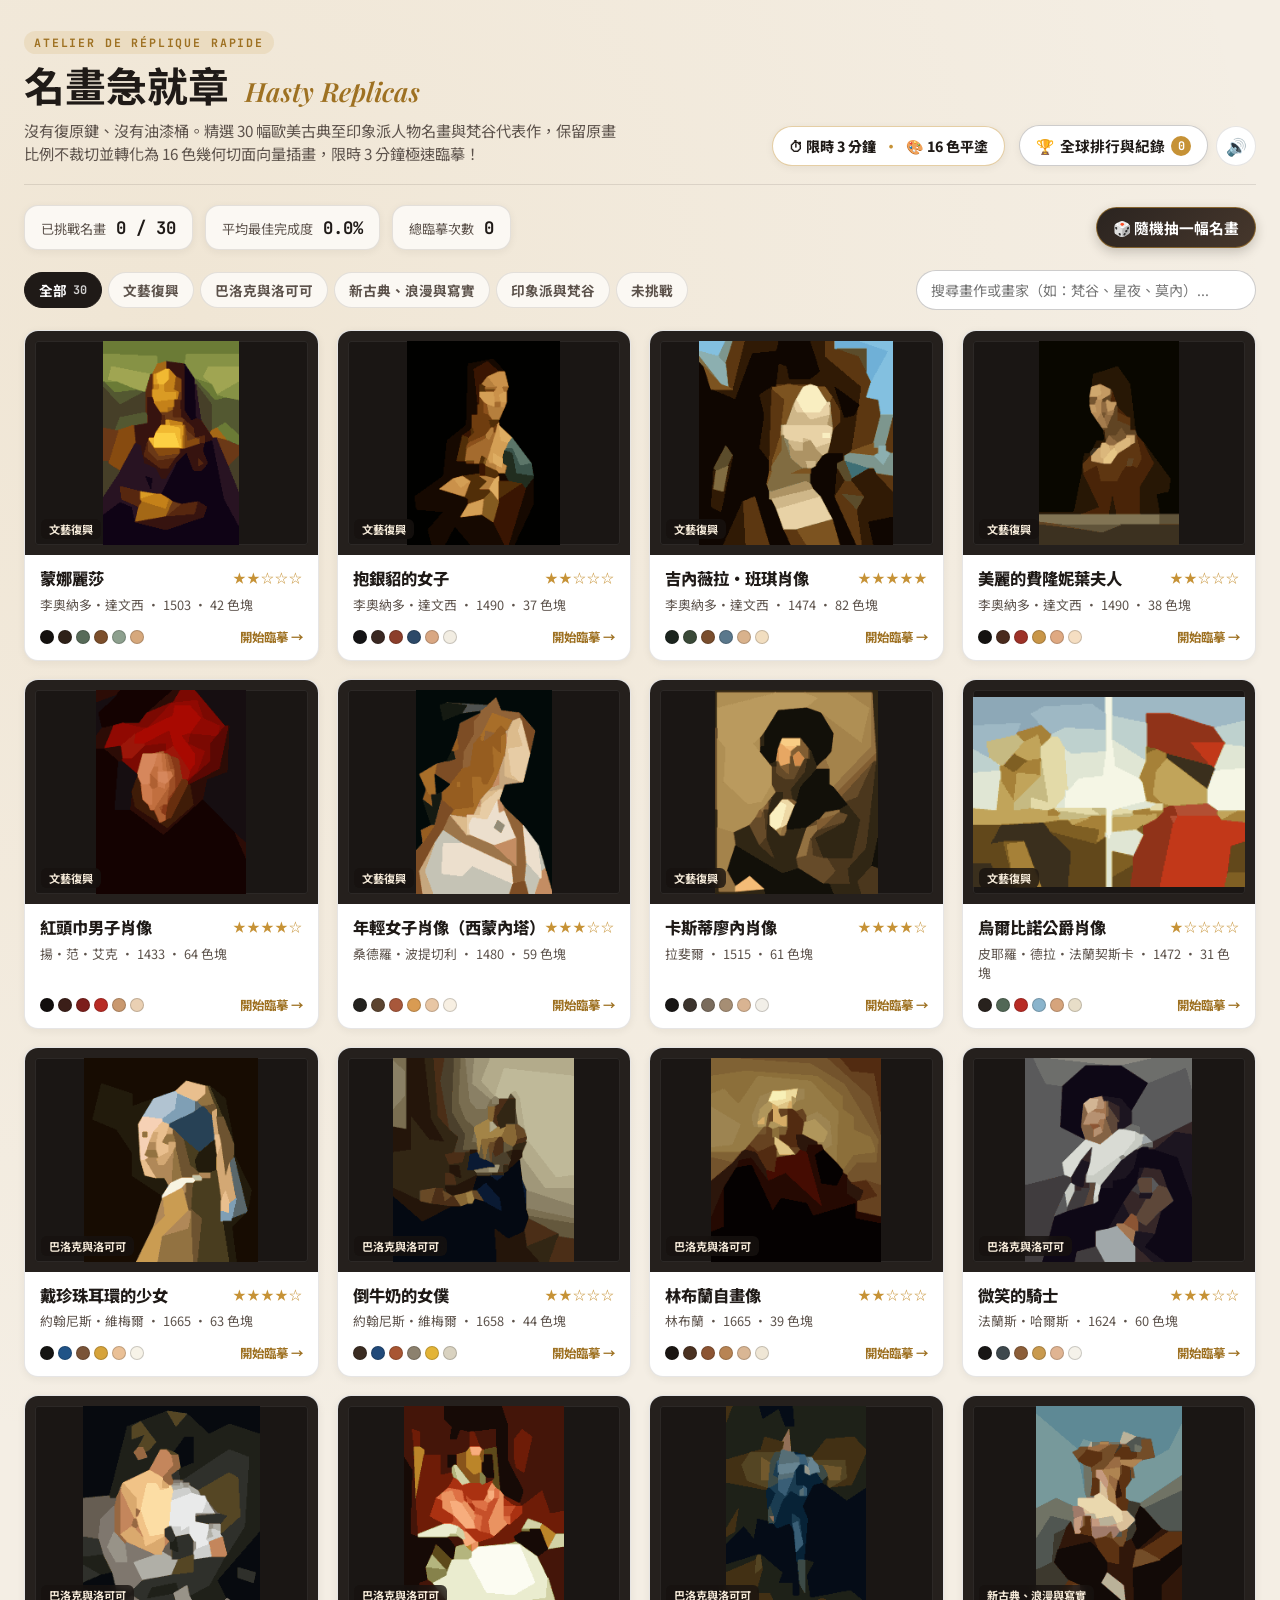
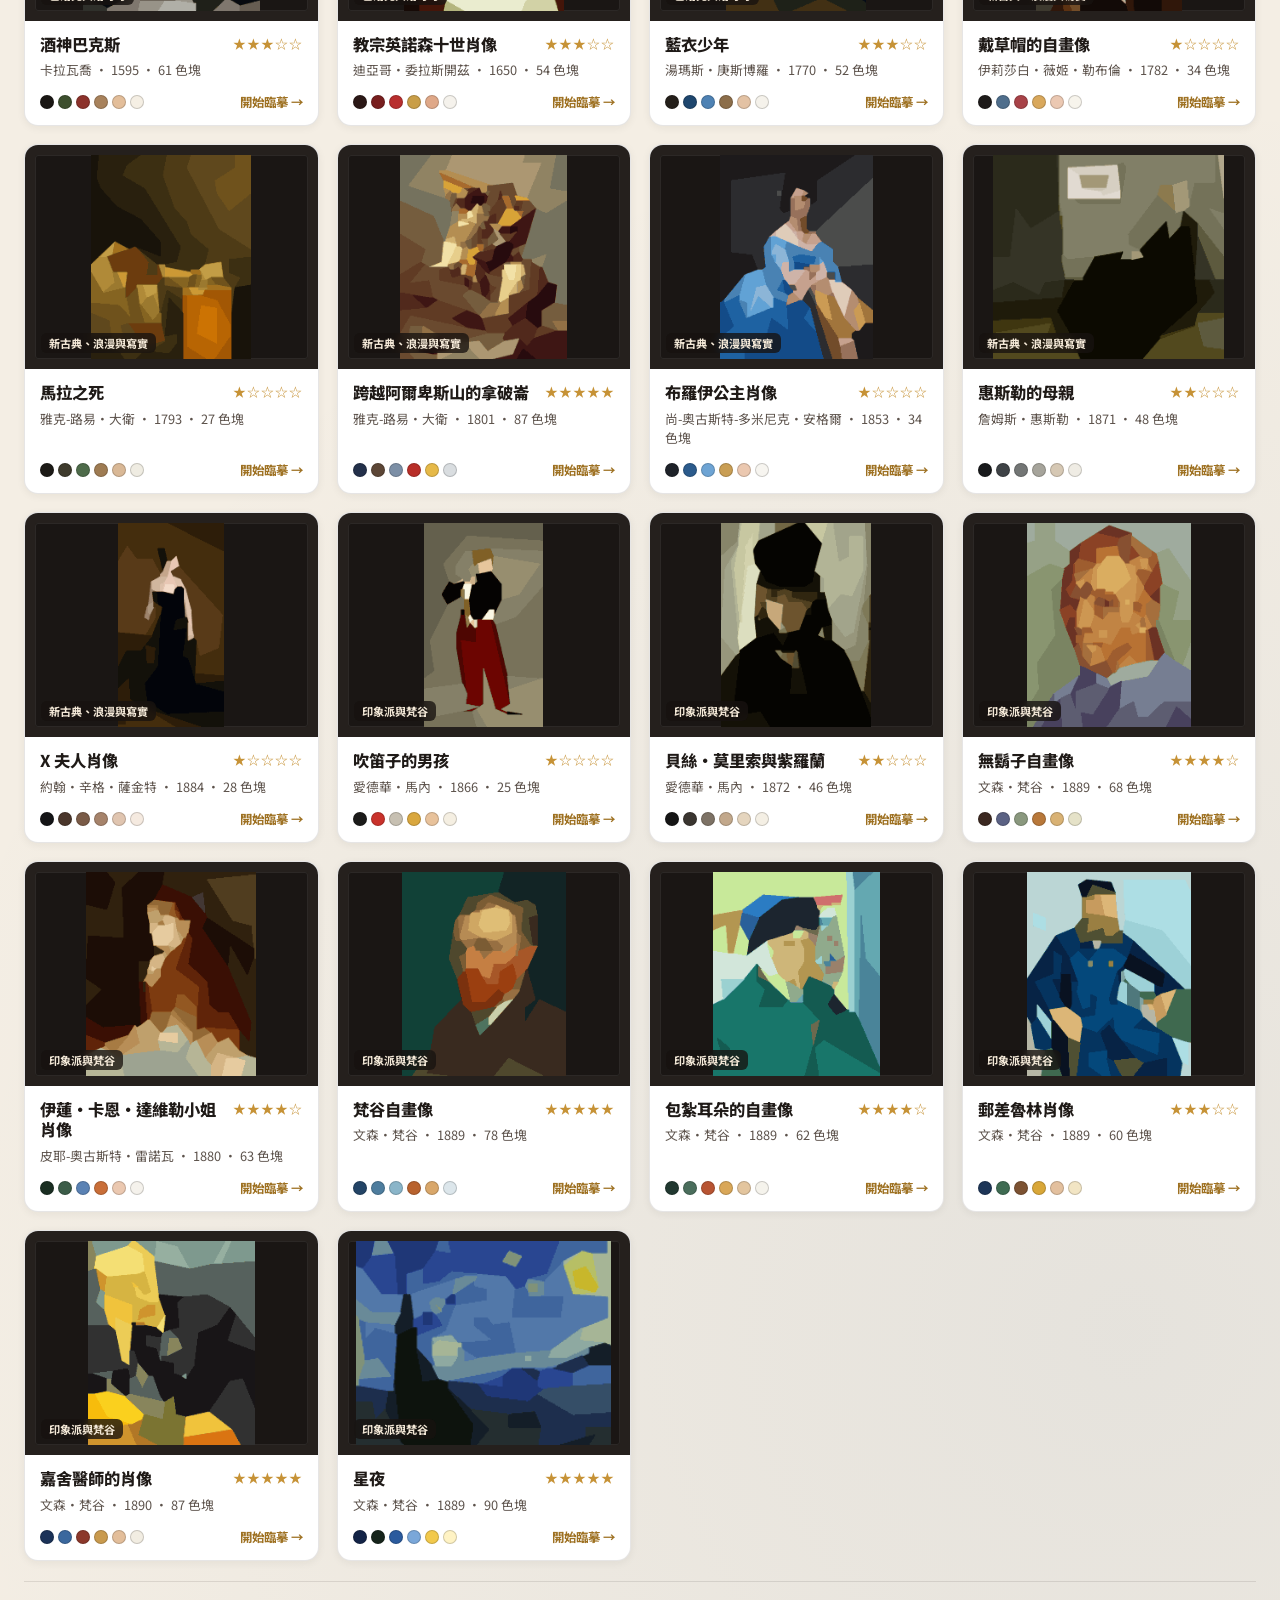
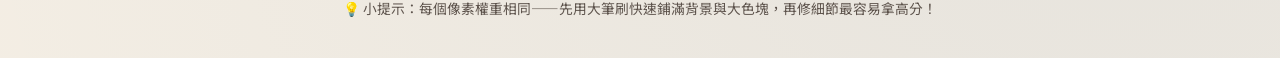
==== commit 3e16da1c: "feat(leaderboard): add GitHub repository cloud ranking system (data/leaderboard.json + Contents API " ====
--- a/index.html
+++ b/index.html
@@ -43,7 +43,7 @@
           <div class="header-actions">
             <button id="btn-open-records" class="btn btn-secondary">
               <span class="btn-icon">🏆</span>
-              <span>分數紀錄</span>
+              <span>全球排行與紀錄</span>
               <span id="records-count-badge" class="count-badge">0</span>
             </button>
             <button id="btn-toggle-sound-home" class="btn btn-icon-only" title="切換音效" aria-label="切換音效">
@@ -355,6 +355,43 @@
           </div>
         </div>
 
+        <!-- GitHub Global Leaderboard Submission Box -->
+        <div class="leaderboard-submit-card" id="result-leaderboard-card">
+          <div class="lb-submit-header">
+            <div>
+              <h3 class="lb-submit-title">🌍 登錄 GitHub 全球排行榜</h3>
+              <p class="lb-submit-desc">輸入畫家署名即可記錄本次臨摹成績，並自動同步至 GitHub 儲存庫 <code>data/leaderboard.json</code></p>
+            </div>
+            <button id="btn-result-open-leaderboard" class="btn btn-secondary btn-sm">
+              🏆 查看完整排行榜
+            </button>
+          </div>
+          <div class="lb-submit-form">
+            <input
+              type="text"
+              id="player-name-input"
+              class="lb-name-input"
+              maxlength="24"
+              placeholder="輸入畫家署名（例如：阿爾勒畫徒）..."
+              aria-label="畫家署名"
+            />
+            <button id="btn-submit-leaderboard" class="btn btn-primary">
+              🏆 登錄成績
+            </button>
+            <a
+              id="btn-gh-issue-submit"
+              class="btn btn-accent-outline btn-sm"
+              href="https://github.com/knstbp/Hasty-Replicas/issues"
+              target="_blank"
+              rel="noopener noreferrer"
+              title="透過 GitHub Actions 自動機器人將成績寫入 GitHub 空間 data/leaderboard.json"
+            >
+              📤 透過 GitHub Action 寫入倉庫
+            </a>
+          </div>
+          <div id="leaderboard-submit-status" class="lb-submit-status" aria-live="polite"></div>
+        </div>
+
         <!-- Result Actions -->
         <footer class="result-actions">
           <button id="btn-retry-painting" class="btn btn-primary btn-lg">
@@ -376,26 +413,82 @@
       </div>
     </section>
 
-    <!-- ==================== RECORDS MODAL ==================== -->
+    <!-- ==================== RECORDS & GLOBAL LEADERBOARD MODAL ==================== -->
     <div id="modal-records" class="modal-backdrop hidden" role="dialog" aria-modal="true" aria-labelledby="records-modal-title">
-      <div class="modal-card">
+      <div class="modal-card modal-leaderboard-card">
         <header class="modal-header">
-          <h2 id="records-modal-title">🏆 臨摹分數紀錄</h2>
+          <h2 id="records-modal-title">🏆 全球排行榜與個人紀錄</h2>
           <button id="btn-close-records" class="btn btn-icon-only btn-sm" aria-label="關閉">✕</button>
         </header>
 
         <div class="modal-tabs">
-          <button class="modal-tab active" data-tab="best">各名畫最佳紀錄</button>
-          <button class="modal-tab" data-tab="history">最近挑戰歷史</button>
+          <button class="modal-tab active" data-tab="global">🌍 GitHub 全球排行榜</button>
+          <button class="modal-tab" data-tab="best">各名畫個人最佳</button>
+          <button class="modal-tab" data-tab="history">本機挑戰歷史</button>
         </div>
 
         <div class="modal-body">
-          <div id="records-tab-best" class="records-list active"></div>
+          <!-- Tab 1: GitHub Global Leaderboard -->
+          <div id="records-tab-global" class="records-list active">
+            <div class="global-lb-toolbar">
+              <div class="global-lb-filter-wrap">
+                <label for="global-lb-filter" class="global-lb-label">篩選名畫：</label>
+                <select id="global-lb-filter" class="global-lb-select">
+                  <option value="all">🔥 全站總榜 Top 50</option>
+                </select>
+              </div>
+              <div class="global-lb-actions">
+                <button id="btn-refresh-global-lb" class="btn btn-ghost btn-sm" title="從 GitHub 重新讀取最新排行榜">
+                  🔄 重新整理
+                </button>
+                <button id="btn-toggle-gh-config" class="btn btn-secondary btn-sm" title="設定 GitHub 自動寫入 Token 或產生免設定競賽連結">
+                  ⚙️ GitHub 自動寫入設定
+                </button>
+                <a
+                  href="https://github.com/knstbp/Hasty-Replicas/blob/main/data/leaderboard.json"
+                  target="_blank"
+                  rel="noopener noreferrer"
+                  class="btn btn-ghost btn-sm"
+                  title="查看 GitHub 儲存庫上的 leaderboard.json 原始檔"
+                >
+                  📂 GitHub 檔案
+                </a>
+              </div>
+            </div>
+
+            <!-- Collapsible GitHub Auto-Commit Token Config -->
+            <div id="gh-config-box" class="gh-config-box hidden">
+              <div class="gh-config-title">⚙️ GitHub 空間自動寫入設定（<code>knstbp/Hasty-Replicas</code>）</div>
+              <p class="gh-config-help">
+                設定具本倉庫 <code>Contents: Read &amp; Write</code> 權限的 GitHub Fine-Grained Token 後，每次完賽成績都會<strong>直接自動寫入 GitHub 空間 <code>data/leaderboard.json</code></strong>；您也可點擊「複製免設定競賽連結」分享給其他玩家，對方打開連結即可直接自動寫入排行榜！
+              </p>
+              <div class="gh-config-row">
+                <input
+                  type="password"
+                  id="gh-token-input"
+                  class="lb-name-input"
+                  placeholder="貼上 GitHub Fine-Grained Token (github_pat_...)"
+                  autocomplete="off"
+                />
+                <button id="btn-save-gh-token" class="btn btn-primary btn-sm">儲存設定</button>
+                <button id="btn-copy-sync-link" class="btn btn-accent-outline btn-sm">🔗 複製免設定競賽連結</button>
+              </div>
+              <div id="gh-config-status" class="gh-config-status"></div>
+            </div>
+
+            <div id="global-lb-status" class="global-lb-status">正在從 GitHub 載入排行榜…</div>
+            <div id="global-lb-list" class="global-lb-list"></div>
+          </div>
+
+          <!-- Tab 2: Personal Best -->
+          <div id="records-tab-best" class="records-list"></div>
+
+          <!-- Tab 3: Personal History -->
           <div id="records-tab-history" class="records-list"></div>
         </div>
 
         <footer class="modal-footer">
-          <button id="btn-clear-records" class="btn btn-danger-ghost btn-sm">清除所有紀錄</button>
+          <button id="btn-clear-records" class="btn btn-danger-ghost btn-sm">清除本機紀錄</button>
           <button id="btn-close-records-bottom" class="btn btn-secondary btn-sm">關閉</button>
         </footer>
       </div>
@@ -433,6 +526,7 @@
   <script src="js/paintings-part1.js"></script>
   <script src="js/paintings-part2.js"></script>
   <script src="js/paintings-intros.js"></script>
+  <script src="js/leaderboard.js"></script>
   <script src="js/game.js"></script>
 </body>
 </html>
--- a/styles.css
+++ b/styles.css
@@ -2142,3 +2142,245 @@
     grid-template-columns: 1fr;
   }
 }
+
+/* ==================== GITHUB CLOUD LEADERBOARD ==================== */
+.leaderboard-submit-card {
+  background: var(--bg-surface);
+  border: 1.5px solid var(--border-soft);
+  border-left: 4px solid var(--accent-gold);
+  border-radius: 14px;
+  padding: 16px 18px;
+  margin-bottom: 18px;
+  box-shadow: var(--shadow-sm);
+}
+
+.lb-submit-header {
+  display: flex;
+  align-items: flex-start;
+  justify-content: space-between;
+  gap: 12px;
+  flex-wrap: wrap;
+  margin-bottom: 12px;
+}
+
+.lb-submit-title {
+  margin: 0 0 4px;
+  font-family: var(--font-display);
+  font-size: 1.05rem;
+  font-weight: 800;
+  color: var(--ink-primary);
+}
+
+.lb-submit-desc {
+  margin: 0;
+  font-size: 0.82rem;
+  color: var(--ink-secondary);
+}
+
+.lb-submit-desc code,
+.gh-config-title code,
+.gh-config-help code {
+  background: rgba(31, 26, 23, 0.08);
+  padding: 1px 6px;
+  border-radius: 4px;
+  font-family: var(--font-mono);
+  font-size: 0.78rem;
+}
+
+.lb-submit-form {
+  display: flex;
+  align-items: center;
+  gap: 10px;
+  flex-wrap: wrap;
+}
+
+.lb-name-input {
+  flex: 1 1 220px;
+  height: 38px;
+  padding: 0 12px;
+  border-radius: 9px;
+  border: 1.5px solid var(--border-strong);
+  background: var(--bg-elevated);
+  font-family: var(--font-sans);
+  font-size: 0.88rem;
+  color: var(--ink-primary);
+}
+
+.lb-name-input:focus {
+  outline: none;
+  border-color: var(--accent-gold-dark);
+  box-shadow: 0 0 0 3px rgba(201, 151, 58, 0.2);
+}
+
+.lb-submit-status {
+  margin-top: 8px;
+  font-size: 0.82rem;
+  font-weight: 700;
+  color: var(--accent-emerald);
+  min-height: 1.2em;
+}
+
+.modal-leaderboard-card {
+  max-width: 780px;
+}
+
+.global-lb-toolbar {
+  display: flex;
+  align-items: center;
+  justify-content: space-between;
+  gap: 10px;
+  flex-wrap: wrap;
+  margin-bottom: 12px;
+  padding-bottom: 10px;
+  border-bottom: 1px solid var(--border-soft);
+}
+
+.global-lb-filter-wrap {
+  display: flex;
+  align-items: center;
+  gap: 8px;
+}
+
+.global-lb-label {
+  font-size: 0.82rem;
+  font-weight: 700;
+  color: var(--ink-secondary);
+  white-space: nowrap;
+}
+
+.global-lb-select {
+  height: 34px;
+  padding: 0 10px;
+  border-radius: 8px;
+  border: 1.5px solid var(--border-strong);
+  background: var(--bg-elevated);
+  font-family: var(--font-sans);
+  font-size: 0.84rem;
+  font-weight: 600;
+  color: var(--ink-primary);
+}
+
+.global-lb-actions {
+  display: flex;
+  align-items: center;
+  gap: 6px;
+  flex-wrap: wrap;
+}
+
+.gh-config-box {
+  background: var(--bg-gallery);
+  border: 1.5px dashed var(--accent-gold-dark);
+  border-radius: 10px;
+  padding: 12px 14px;
+  margin-bottom: 12px;
+}
+
+.gh-config-title {
+  font-size: 0.86rem;
+  font-weight: 800;
+  color: var(--ink-primary);
+  margin-bottom: 4px;
+}
+
+.gh-config-help {
+  margin: 0 0 10px;
+  font-size: 0.78rem;
+  line-height: 1.5;
+  color: var(--ink-secondary);
+}
+
+.gh-config-row {
+  display: flex;
+  align-items: center;
+  gap: 8px;
+  flex-wrap: wrap;
+}
+
+.gh-config-status {
+  margin-top: 6px;
+  font-size: 0.78rem;
+  font-weight: 700;
+  color: var(--accent-gold-dark);
+}
+
+.global-lb-status {
+  font-size: 0.78rem;
+  color: var(--ink-muted);
+  margin-bottom: 8px;
+}
+
+.global-lb-list {
+  display: flex;
+  flex-direction: column;
+  gap: 7px;
+}
+
+.lb-row {
+  display: grid;
+  grid-template-columns: 46px 1.1fr 1.2fr auto;
+  align-items: center;
+  gap: 10px;
+  padding: 9px 12px;
+  background: var(--bg-elevated);
+  border: 1px solid var(--border-soft);
+  border-radius: 10px;
+}
+
+.lb-row.lb-top-1 {
+  border-color: rgba(201, 151, 58, 0.65);
+  background: linear-gradient(90deg, rgba(201, 151, 58, 0.12), var(--bg-elevated));
+}
+
+.lb-rank-num {
+  font-family: var(--font-mono);
+  font-weight: 800;
+  font-size: 0.9rem;
+  color: var(--ink-primary);
+}
+
+.lb-player-name {
+  font-weight: 800;
+  font-size: 0.9rem;
+  color: var(--ink-primary);
+  overflow: hidden;
+  text-overflow: ellipsis;
+  white-space: nowrap;
+}
+
+.lb-painting-info {
+  font-size: 0.82rem;
+  color: var(--ink-secondary);
+  overflow: hidden;
+  text-overflow: ellipsis;
+  white-space: nowrap;
+}
+
+.lb-score-col {
+  display: flex;
+  align-items: center;
+  gap: 8px;
+  justify-content: flex-end;
+  white-space: nowrap;
+}
+
+.lb-acc-val {
+  font-family: var(--font-mono);
+  font-weight: 800;
+  font-size: 0.92rem;
+  color: var(--ink-primary);
+}
+
+.lb-time-val {
+  font-family: var(--font-mono);
+  font-size: 0.75rem;
+  color: var(--ink-muted);
+}
+
+@media (max-width: 600px) {
+  .lb-row {
+    grid-template-columns: 38px 1fr auto;
+  }
+  .lb-painting-info {
+    grid-column: 2 / 4;
+  }
+}
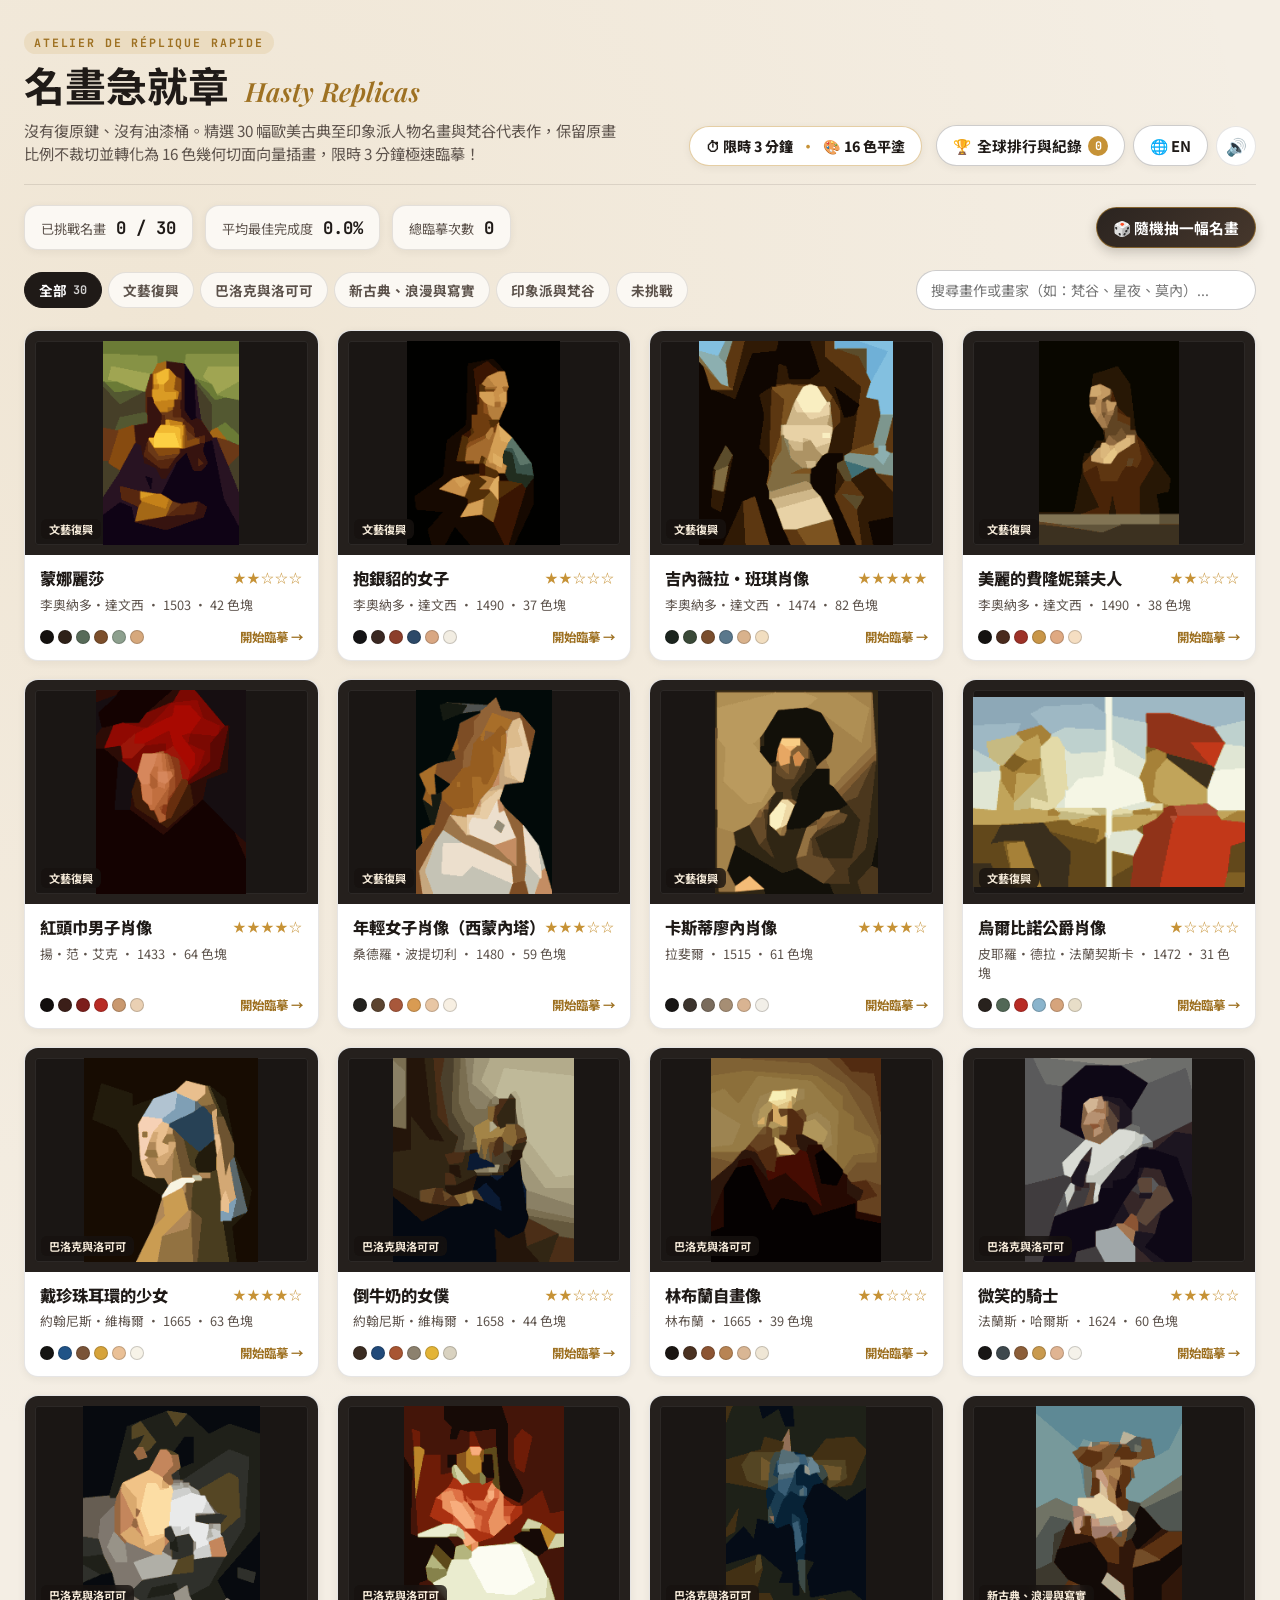
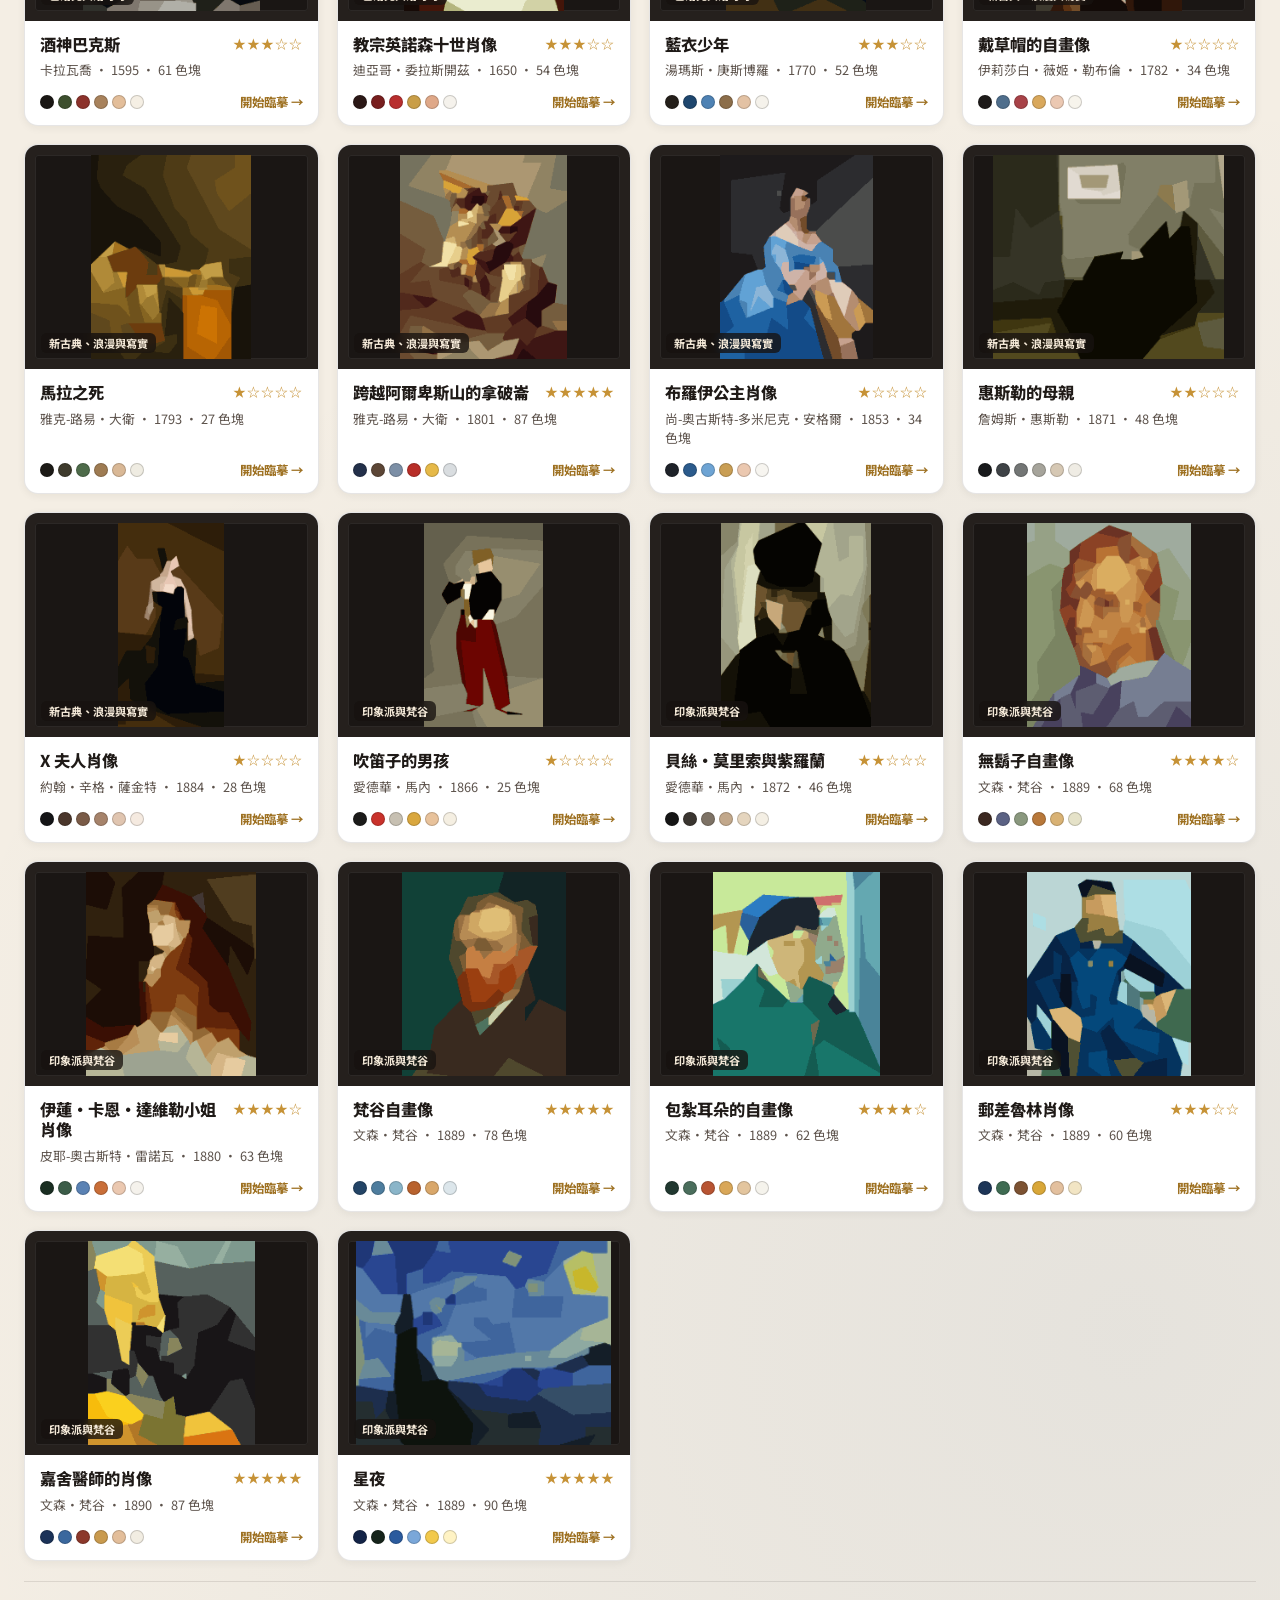
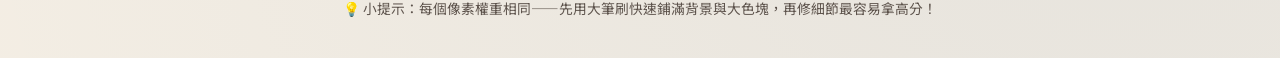
==== commit 8189d263: "feat: add synchronized reference brush cursor, English/Chinese UI switch, and real-time online leade" ====
--- a/index.html
+++ b/index.html
@@ -43,8 +43,11 @@
           <div class="header-actions">
             <button id="btn-open-records" class="btn btn-secondary">
               <span class="btn-icon">🏆</span>
-              <span>全球排行與紀錄</span>
+              <span id="lbl-open-records">全球排行與紀錄</span>
               <span id="records-count-badge" class="count-badge">0</span>
+            </button>
+            <button id="btn-toggle-lang-home" class="btn btn-secondary btn-lang" title="切換語言 / Switch Language">
+              🌐 EN
             </button>
             <button id="btn-toggle-sound-home" class="btn btn-icon-only" title="切換音效" aria-label="切換音效">
               🔊
@@ -132,10 +135,13 @@
 
         <div class="hud-right">
           <button id="btn-grid-toggle" class="btn btn-ghost btn-sm" title="切換九宮格輔助線 (G)">
-            ⊞ <span class="hide-mobile">格線</span>
+            ⊞ <span class="hide-mobile" id="lbl-grid-btn">格線</span>
           </button>
           <button id="btn-peek" class="btn btn-accent-outline btn-sm" title="透視疊加原畫 2.5 秒 (Space)">
-            👁 <span class="hide-mobile">透視</span> <span id="peek-count" class="mini-badge">3</span>
+            👁 <span class="hide-mobile" id="lbl-peek-btn">透視</span> <span id="peek-count" class="mini-badge">3</span>
+          </button>
+          <button id="btn-toggle-lang-play" class="btn btn-ghost btn-sm" title="切換語言 / Switch Language">
+            🌐 EN
           </button>
           <button id="btn-toggle-sound-play" class="btn btn-icon-only btn-sm" title="切換音效">
             🔊
@@ -164,6 +170,7 @@
           <div class="easel-frame reference-frame" id="reference-frame" title="點擊原畫任意位置吸取該處顏色">
             <canvas id="ref-canvas" width="480" height="360"></canvas>
             <div class="grid-overlay" id="ref-grid-overlay"></div>
+            <div id="ref-brush-cursor" class="brush-cursor ref-brush-cursor" aria-hidden="true"></div>
             <div id="eyedrop-pip" class="eyedrop-pip" aria-hidden="true"></div>
           </div>
           <aside class="ref-plaque" id="ref-plaque" aria-label="名畫簡介">
@@ -355,12 +362,12 @@
           </div>
         </div>
 
-        <!-- GitHub Global Leaderboard Submission Box -->
+        <!-- Global Leaderboard Submission Box -->
         <div class="leaderboard-submit-card" id="result-leaderboard-card">
           <div class="lb-submit-header">
             <div>
-              <h3 class="lb-submit-title">🌍 登錄 GitHub 全球排行榜</h3>
-              <p class="lb-submit-desc">輸入畫家署名即可記錄本次臨摹成績，並自動同步至 GitHub 儲存庫 <code>data/leaderboard.json</code></p>
+              <h3 class="lb-submit-title">🌍 登錄全球排行榜</h3>
+              <p class="lb-submit-desc">輸入畫家署名即可將本次臨摹成績登錄至全球排行榜</p>
             </div>
             <button id="btn-result-open-leaderboard" class="btn btn-secondary btn-sm">
               🏆 查看完整排行榜
@@ -378,16 +385,6 @@
             <button id="btn-submit-leaderboard" class="btn btn-primary">
               🏆 登錄成績
             </button>
-            <a
-              id="btn-gh-issue-submit"
-              class="btn btn-accent-outline btn-sm"
-              href="https://github.com/knstbp/Hasty-Replicas/issues"
-              target="_blank"
-              rel="noopener noreferrer"
-              title="透過 GitHub Actions 自動機器人將成績寫入 GitHub 空間 data/leaderboard.json"
-            >
-              📤 透過 GitHub Action 寫入倉庫
-            </a>
           </div>
           <div id="leaderboard-submit-status" class="lb-submit-status" aria-live="polite"></div>
         </div>
@@ -422,13 +419,13 @@
         </header>
 
         <div class="modal-tabs">
-          <button class="modal-tab active" data-tab="global">🌍 GitHub 全球排行榜</button>
+          <button class="modal-tab active" data-tab="global">🌍 全球排行榜</button>
           <button class="modal-tab" data-tab="best">各名畫個人最佳</button>
           <button class="modal-tab" data-tab="history">本機挑戰歷史</button>
         </div>
 
         <div class="modal-body">
-          <!-- Tab 1: GitHub Global Leaderboard -->
+          <!-- Tab 1: Global Leaderboard -->
           <div id="records-tab-global" class="records-list active">
             <div class="global-lb-toolbar">
               <div class="global-lb-filter-wrap">
@@ -438,45 +435,13 @@
                 </select>
               </div>
               <div class="global-lb-actions">
-                <button id="btn-refresh-global-lb" class="btn btn-ghost btn-sm" title="從 GitHub 重新讀取最新排行榜">
+                <button id="btn-refresh-global-lb" class="btn btn-ghost btn-sm" title="重新讀取最新排行榜">
                   🔄 重新整理
                 </button>
-                <button id="btn-toggle-gh-config" class="btn btn-secondary btn-sm" title="設定 GitHub 自動寫入 Token 或產生免設定競賽連結">
-                  ⚙️ GitHub 自動寫入設定
-                </button>
-                <a
-                  href="https://github.com/knstbp/Hasty-Replicas/blob/main/data/leaderboard.json"
-                  target="_blank"
-                  rel="noopener noreferrer"
-                  class="btn btn-ghost btn-sm"
-                  title="查看 GitHub 儲存庫上的 leaderboard.json 原始檔"
-                >
-                  📂 GitHub 檔案
-                </a>
-              </div>
-            </div>
-
-            <!-- Collapsible GitHub Auto-Commit Token Config -->
-            <div id="gh-config-box" class="gh-config-box hidden">
-              <div class="gh-config-title">⚙️ GitHub 空間自動寫入設定（<code>knstbp/Hasty-Replicas</code>）</div>
-              <p class="gh-config-help">
-                設定具本倉庫 <code>Contents: Read &amp; Write</code> 權限的 GitHub Fine-Grained Token 後，每次完賽成績都會<strong>直接自動寫入 GitHub 空間 <code>data/leaderboard.json</code></strong>；您也可點擊「複製免設定競賽連結」分享給其他玩家，對方打開連結即可直接自動寫入排行榜！
-              </p>
-              <div class="gh-config-row">
-                <input
-                  type="password"
-                  id="gh-token-input"
-                  class="lb-name-input"
-                  placeholder="貼上 GitHub Fine-Grained Token (github_pat_...)"
-                  autocomplete="off"
-                />
-                <button id="btn-save-gh-token" class="btn btn-primary btn-sm">儲存設定</button>
-                <button id="btn-copy-sync-link" class="btn btn-accent-outline btn-sm">🔗 複製免設定競賽連結</button>
-              </div>
-              <div id="gh-config-status" class="gh-config-status"></div>
-            </div>
-
-            <div id="global-lb-status" class="global-lb-status">正在從 GitHub 載入排行榜…</div>
+              </div>
+            </div>
+
+            <div id="global-lb-status" class="global-lb-status">正在載入全球排行榜…</div>
             <div id="global-lb-list" class="global-lb-list"></div>
           </div>
 
--- a/styles.css
+++ b/styles.css
@@ -1018,6 +1018,25 @@
   z-index: 10;
 }
 
+.ref-brush-cursor {
+  border: 2px dashed rgba(255, 255, 255, 0.96);
+  box-shadow: 0 0 0 1.5px rgba(20, 16, 13, 0.85), inset 0 0 0 1px rgba(20, 16, 13, 0.65);
+  z-index: 12;
+}
+
+.ref-brush-cursor::after {
+  content: '';
+  position: absolute;
+  left: 50%;
+  top: 50%;
+  width: 5px;
+  height: 5px;
+  border-radius: 50%;
+  background: #ffffff;
+  box-shadow: 0 0 0 1.5px rgba(20, 16, 13, 0.9);
+  transform: translate(-50%, -50%);
+}
+
 /* Ready Overlay */
 .ready-overlay {
   position: absolute;
